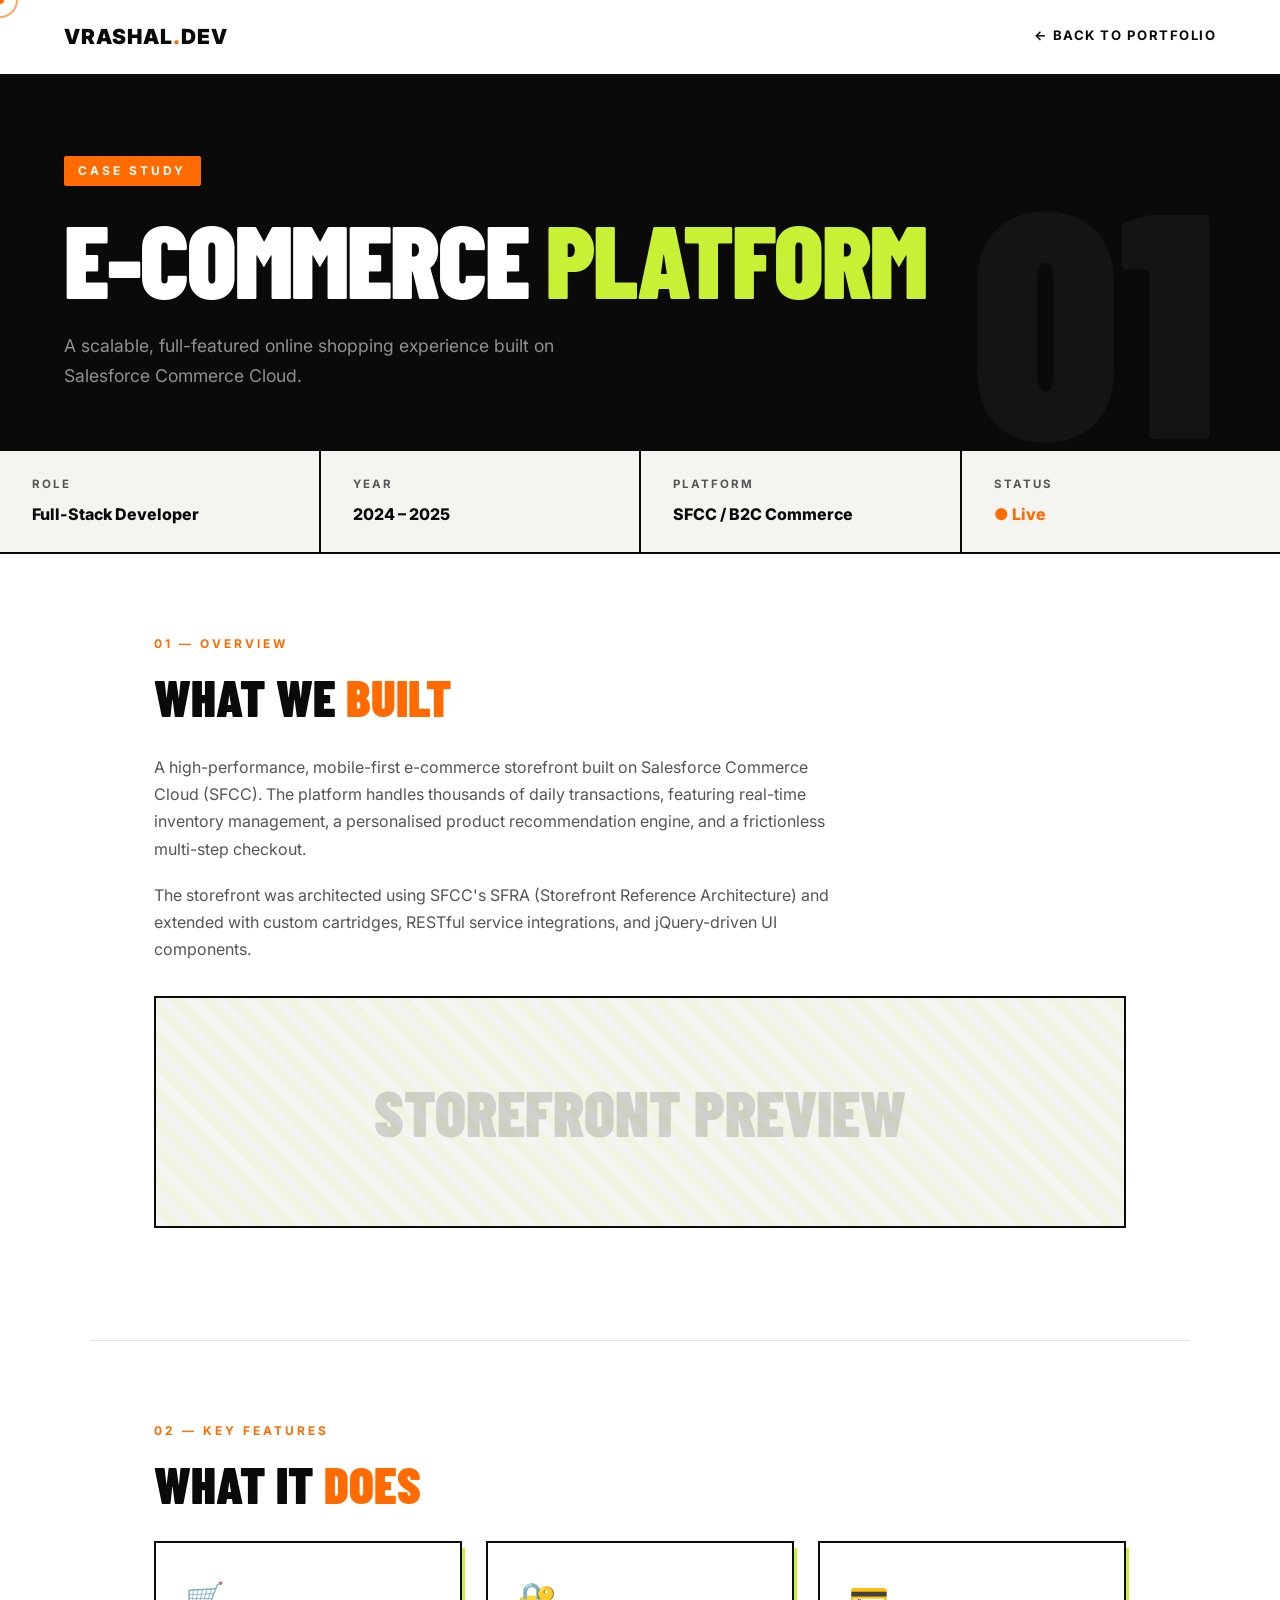
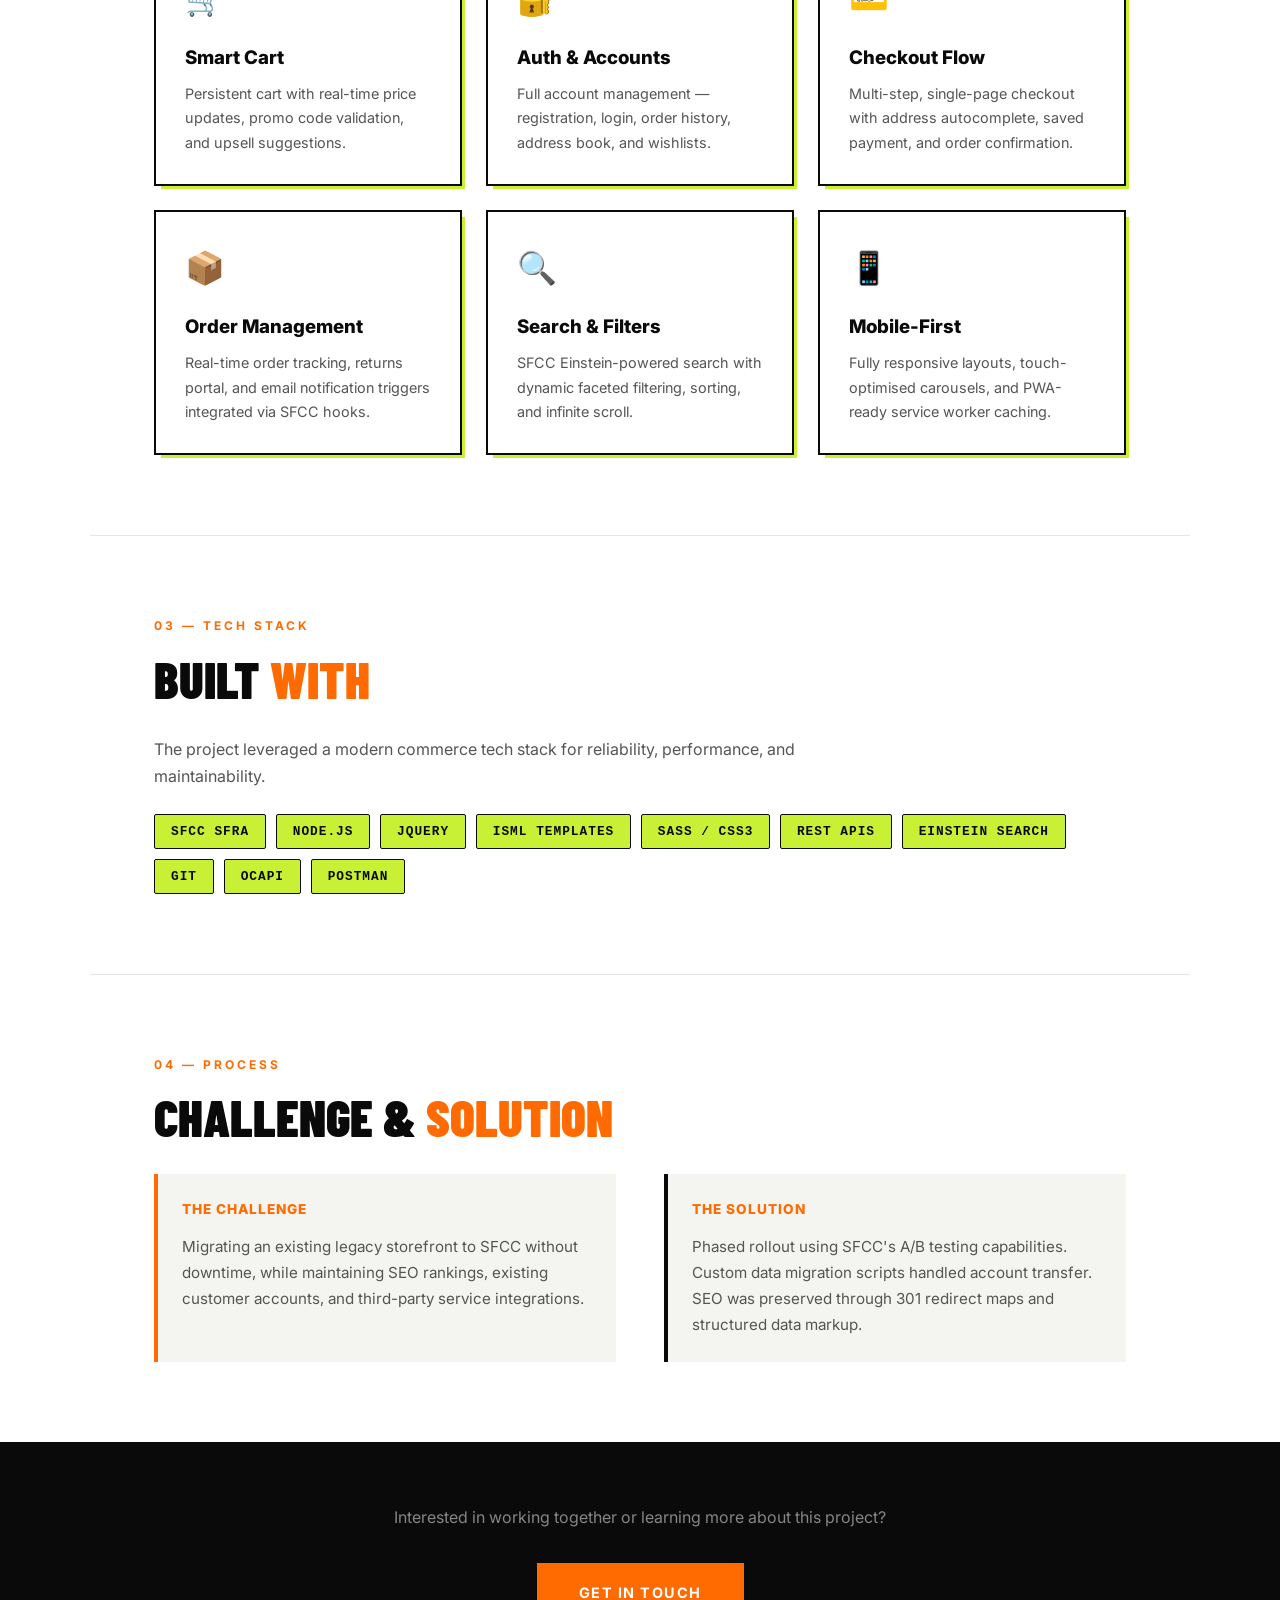
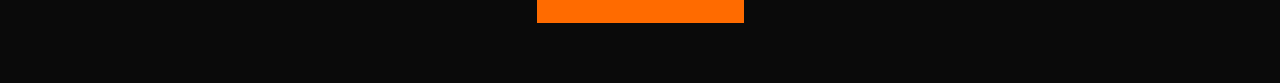
==== components/project-ecommerce.html @ a307f186 "added resume file" ====
<!DOCTYPE html>
<html lang="en">
<head>
    <meta charset="UTF-8">
    <meta name="viewport" content="width=device-width, initial-scale=1.0">
    <title>E-Commerce Platform | Vrashal Taribagil</title>
    <link href="https://fonts.googleapis.com/css2?family=Inter:wght@300;400;600;800;900&family=Barlow+Condensed:wght@700;900&display=swap" rel="stylesheet">
    <style>
        :root {
            --bg: #ffffff; --bg-alt: #f4f4f0;
            --text: #0a0a0a; --muted: #555555;
            --accent: #ff6b00; --lime: #c8f135;
            --ease: cubic-bezier(0.16,1,0.3,1);
            --ease-back: cubic-bezier(0.34,1.56,0.64,1);
        }
        *, *::before, *::after { margin:0; padding:0; box-sizing:border-box; }
        html { scroll-behavior: smooth; }
        body { background: var(--bg); color: var(--text); font-family: 'Inter', sans-serif; line-height:1.7; cursor: none; }
        a { text-decoration: none; color: inherit; }

        /* Cursor */
        #cursor-dot { width:8px; height:8px; background:var(--accent); border-radius:50%; position:fixed; top:0; left:0; pointer-events:none; z-index:9999; transform:translate(-50%,-50%); transition: width .3s var(--ease-back), height .3s var(--ease-back); }
        #cursor-ring { width:36px; height:36px; border:2px solid var(--accent); border-radius:50%; position:fixed; top:0; left:0; pointer-events:none; z-index:9998; transform:translate(-50%,-50%); opacity:.6; transition: width .4s var(--ease-back), height .4s var(--ease-back); }

        /* Nav */
        nav { display:flex; justify-content:space-between; align-items:center; padding:1.2rem 5%; position:fixed; width:100%; top:0; background:rgba(255,255,255,0.92); backdrop-filter:blur(12px); z-index:1000; border-bottom:2px solid #0a0a0a; }
        .logo { font-weight:900; font-size:1.3rem; text-transform:uppercase; letter-spacing:1px; }
        .logo span { color:var(--accent); }
        .back-btn { display:inline-flex; align-items:center; gap:0.5rem; font-weight:700; font-size:0.82rem; text-transform:uppercase; letter-spacing:1.5px; border-bottom:2px solid transparent; padding-bottom:2px; transition:border-color .3s, color .3s; }
        .back-btn:hover { color:var(--accent); border-color:var(--accent); }

        /* Hero Band */
        .hero-band {
            margin-top:76px; padding:80px 5% 60px;
            background:var(--text); color:#fff; position:relative; overflow:hidden;
        }
        .hero-band::after { content:'01'; position:absolute; right:5%; bottom:-20px; font-family:'Barlow Condensed',sans-serif; font-size:20rem; font-weight:900; color:rgba(255,255,255,0.04); line-height:1; pointer-events:none; }
        .hero-band .eyebrow { display:inline-block; background:var(--accent); color:#fff; font-size:0.75rem; font-weight:700; letter-spacing:3px; text-transform:uppercase; padding:0.3rem 0.9rem; border-radius:2px; margin-bottom:1.5rem; }
        .hero-band h1 { font-family:'Barlow Condensed',sans-serif; font-size:clamp(3rem,8vw,6.5rem); font-weight:900; text-transform:uppercase; letter-spacing:-2px; line-height:0.95; margin-bottom:1.5rem; }
        .hero-band h1 em { font-style:normal; color:var(--lime); }
        .hero-band .tagline { font-size:1.1rem; color:rgba(255,255,255,0.55); max-width:550px; }

        /* Meta strip */
        .meta-strip { display:flex; flex-wrap:wrap; gap:0; border-bottom:2px solid #0a0a0a; }
        .meta-item { flex:1; min-width:160px; border-right:2px solid #0a0a0a; padding:1.5rem 2rem; background:var(--bg-alt); }
        .meta-item:last-child { border-right:none; }
        .meta-item .label { font-size:0.72rem; font-weight:700; text-transform:uppercase; letter-spacing:2px; color:var(--muted); margin-bottom:0.4rem; }
        .meta-item .value { font-weight:800; font-size:1rem; }

        /* Sections */
        .content-section { padding:80px 5%; max-width:1100px; margin:0 auto; }
        .content-section + .content-section { border-top:1px solid #e5e5e5; }
        .section-label { font-size:0.75rem; font-weight:700; text-transform:uppercase; letter-spacing:3px; color:var(--accent); margin-bottom:1rem; }
        .section-heading { font-family:'Barlow Condensed',sans-serif; font-size:clamp(2rem,4vw,3.5rem); font-weight:900; text-transform:uppercase; line-height:1; margin-bottom:2rem; }
        .section-heading span { color:var(--accent); }
        p.body-text { color:var(--muted); font-size:1rem; margin-bottom:1.2rem; max-width:680px; }

        /* Feature grid */
        .feature-grid { display:grid; grid-template-columns:repeat(auto-fit,minmax(240px,1fr)); gap:1.5rem; margin-top:2rem; }
        .feature-card { border:2px solid #0a0a0a; padding:1.8rem; position:relative; transition:transform .3s var(--ease); background:#fff; }
        .feature-card::before { content:''; position:absolute; top:5px; left:5px; right:-5px; bottom:-5px; background:var(--lime); z-index:-1; transition:background .3s; }
        .feature-card:hover { transform:translate(-2px,-2px); }
        .feature-card:hover::before { background:var(--accent); }
        .feature-icon { font-size:2rem; margin-bottom:1rem; }
        .feature-card h3 { font-weight:800; margin-bottom:0.5rem; }
        .feature-card p { color:var(--muted); font-size:0.9rem; }

        /* Tech pills */
        .tech-row { display:flex; flex-wrap:wrap; gap:0.6rem; margin-top:1.5rem; }
        .tech-pill { background:var(--lime); color:var(--text); padding:0.35rem 1rem; font-size:0.8rem; font-weight:700; font-family:monospace; text-transform:uppercase; letter-spacing:1px; border-radius:2px; border:1.5px solid #0a0a0a; transition:background .3s, transform .2s var(--ease-back); }
        .tech-pill:hover { background:var(--accent); color:#fff; transform:translateY(-3px); }

        /* Screenshot placeholder */
        .screenshot-area { background:var(--bg-alt); border:2px solid #0a0a0a; border-radius:0; padding:60px 40px; text-align:center; margin:2rem 0; position:relative; overflow:hidden; }
        .screenshot-area::before { content:''; position:absolute; inset:0; background:repeating-linear-gradient(45deg, transparent, transparent 10px, rgba(200,241,53,0.07) 10px, rgba(200,241,53,0.07) 20px); }
        .screenshot-area .placeholder-text { font-family:'Barlow Condensed',sans-serif; font-size:clamp(2rem,5vw,4rem); font-weight:900; text-transform:uppercase; opacity:0.15; }

        /* Challenge/Solution */
        .two-col { display:grid; grid-template-columns:1fr 1fr; gap:3rem; }
        @media(max-width:700px){ .two-col{ grid-template-columns:1fr; } }
        .block-card { border-left:4px solid var(--accent); padding:1.5rem; background:var(--bg-alt); }
        .block-card h3 { font-weight:800; text-transform:uppercase; letter-spacing:1px; font-size:0.85rem; margin-bottom:0.8rem; color:var(--accent); }
        .block-card p { color:var(--muted); font-size:0.95rem; }

        /* CTA footer */
        .page-footer { background:var(--text); color:#fff; text-align:center; padding:60px 5%; border-top:2px solid #0a0a0a; }
        .page-footer p { color:rgba(255,255,255,0.5); margin-bottom:2rem; }
        .cta-btn { display:inline-block; padding:1rem 2.5rem; background:var(--accent); color:#fff; font-weight:700; font-size:0.9rem; text-transform:uppercase; letter-spacing:1.5px; border:2px solid var(--accent); transition:background .3s, transform .3s var(--ease-back); }
        .cta-btn:hover { background:transparent; color:var(--accent); transform:translateY(-3px); }

        /* Reveal */
        .reveal { opacity:0; transform:translateY(40px); transition:opacity .7s var(--ease), transform .7s var(--ease); }
        .reveal.visible { opacity:1; transform:translateY(0); }

        @media(max-width:768px){ body{ cursor:auto; } #cursor-dot,#cursor-ring{ display:none; } }
    </style>
</head>
<body>

    <div id="cursor-dot"></div>
    <div id="cursor-ring"></div>

    <nav>
        <a href="vrashalPortfolio.html" class="logo">Vrashal<span>.</span>dev</a>
        <a href="vrashalPortfolio.html#projects" class="back-btn">&larr; Back to Portfolio</a>
    </nav>

    <!-- HERO -->
    <div class="hero-band">
        <span class="eyebrow">Case Study</span>
        <h1>E-Commerce <em>Platform</em></h1>
        <p class="tagline">A scalable, full-featured online shopping experience built on Salesforce Commerce Cloud.</p>
    </div>

    <!-- META STRIP -->
    <div class="meta-strip">
        <div class="meta-item"><div class="label">Role</div><div class="value">Full-Stack Developer</div></div>
        <div class="meta-item"><div class="label">Year</div><div class="value">2024 – 2025</div></div>
        <div class="meta-item"><div class="label">Platform</div><div class="value">SFCC / B2C Commerce</div></div>
        <div class="meta-item"><div class="label">Status</div><div class="value" style="color:var(--accent);">&#9679; Live</div></div>
    </div>

    <!-- OVERVIEW -->
    <div class="content-section reveal">
        <div class="section-label">01 — Overview</div>
        <h2 class="section-heading">What We <span>Built</span></h2>
        <p class="body-text">A high-performance, mobile-first e-commerce storefront built on Salesforce Commerce Cloud (SFCC). The platform handles thousands of daily transactions, featuring real-time inventory management, a personalised product recommendation engine, and a frictionless multi-step checkout.</p>
        <p class="body-text">The storefront was architected using SFCC's SFRA (Storefront Reference Architecture) and extended with custom cartridges, RESTful service integrations, and jQuery-driven UI components.</p>

        <div class="screenshot-area">
            <div class="placeholder-text">Storefront Preview</div>
        </div>
    </div>

    <!-- FEATURES -->
    <div class="content-section reveal">
        <div class="section-label">02 — Key Features</div>
        <h2 class="section-heading">What It <span>Does</span></h2>
        <div class="feature-grid">
            <div class="feature-card">
                <div class="feature-icon">🛒</div>
                <h3>Smart Cart</h3>
                <p>Persistent cart with real-time price updates, promo code validation, and upsell suggestions.</p>
            </div>
            <div class="feature-card">
                <div class="feature-icon">🔐</div>
                <h3>Auth & Accounts</h3>
                <p>Full account management — registration, login, order history, address book, and wishlists.</p>
            </div>
            <div class="feature-card">
                <div class="feature-icon">💳</div>
                <h3>Checkout Flow</h3>
                <p>Multi-step, single-page checkout with address autocomplete, saved payment, and order confirmation.</p>
            </div>
            <div class="feature-card">
                <div class="feature-icon">📦</div>
                <h3>Order Management</h3>
                <p>Real-time order tracking, returns portal, and email notification triggers integrated via SFCC hooks.</p>
            </div>
            <div class="feature-card">
                <div class="feature-icon">🔍</div>
                <h3>Search & Filters</h3>
                <p>SFCC Einstein-powered search with dynamic faceted filtering, sorting, and infinite scroll.</p>
            </div>
            <div class="feature-card">
                <div class="feature-icon">📱</div>
                <h3>Mobile-First</h3>
                <p>Fully responsive layouts, touch-optimised carousels, and PWA-ready service worker caching.</p>
            </div>
        </div>
    </div>

    <!-- TECH STACK -->
    <div class="content-section reveal">
        <div class="section-label">03 — Tech Stack</div>
        <h2 class="section-heading">Built <span>With</span></h2>
        <p class="body-text">The project leveraged a modern commerce tech stack for reliability, performance, and maintainability.</p>
        <div class="tech-row">
            <span class="tech-pill">SFCC SFRA</span>
            <span class="tech-pill">Node.js</span>
            <span class="tech-pill">jQuery</span>
            <span class="tech-pill">ISML Templates</span>
            <span class="tech-pill">Sass / CSS3</span>
            <span class="tech-pill">REST APIs</span>
            <span class="tech-pill">Einstein Search</span>
            <span class="tech-pill">Git</span>
            <span class="tech-pill">OCAPI</span>
            <span class="tech-pill">Postman</span>
        </div>
    </div>

    <!-- CHALLENGE / SOLUTION -->
    <div class="content-section reveal">
        <div class="section-label">04 — Process</div>
        <h2 class="section-heading">Challenge & <span>Solution</span></h2>
        <div class="two-col">
            <div class="block-card">
                <h3>The Challenge</h3>
                <p>Migrating an existing legacy storefront to SFCC without downtime, while maintaining SEO rankings, existing customer accounts, and third-party service integrations.</p>
            </div>
            <div class="block-card" style="border-left-color:#0a0a0a;">
                <h3>The Solution</h3>
                <p>Phased rollout using SFCC's A/B testing capabilities. Custom data migration scripts handled account transfer. SEO was preserved through 301 redirect maps and structured data markup.</p>
            </div>
        </div>
    </div>

    <!-- PAGE FOOTER -->
    <div class="page-footer">
        <p>Interested in working together or learning more about this project?</p>
        <a href="mailto:vrashaltaribagil@gmail.com" class="cta-btn">Get In Touch</a>
    </div>

    <script>
        const dot = document.getElementById('cursor-dot');
        const ring = document.getElementById('cursor-ring');
        let mx=0,my=0,rx=0,ry=0;
        document.addEventListener('mousemove', e=>{ mx=e.clientX; my=e.clientY; });
        (function animC(){ dot.style.left=mx+'px'; dot.style.top=my+'px'; rx+=(mx-rx)*0.12; ry+=(my-ry)*0.12; ring.style.left=rx+'px'; ring.style.top=ry+'px'; requestAnimationFrame(animC); })();

        const obs = new IntersectionObserver(entries=>{ entries.forEach(e=>{ if(e.isIntersecting){ e.target.classList.add('visible'); obs.unobserve(e.target); } }); }, { threshold:0.12 });
        document.querySelectorAll('.reveal').forEach(el=>obs.observe(el));
    </script>
</body>
</html>
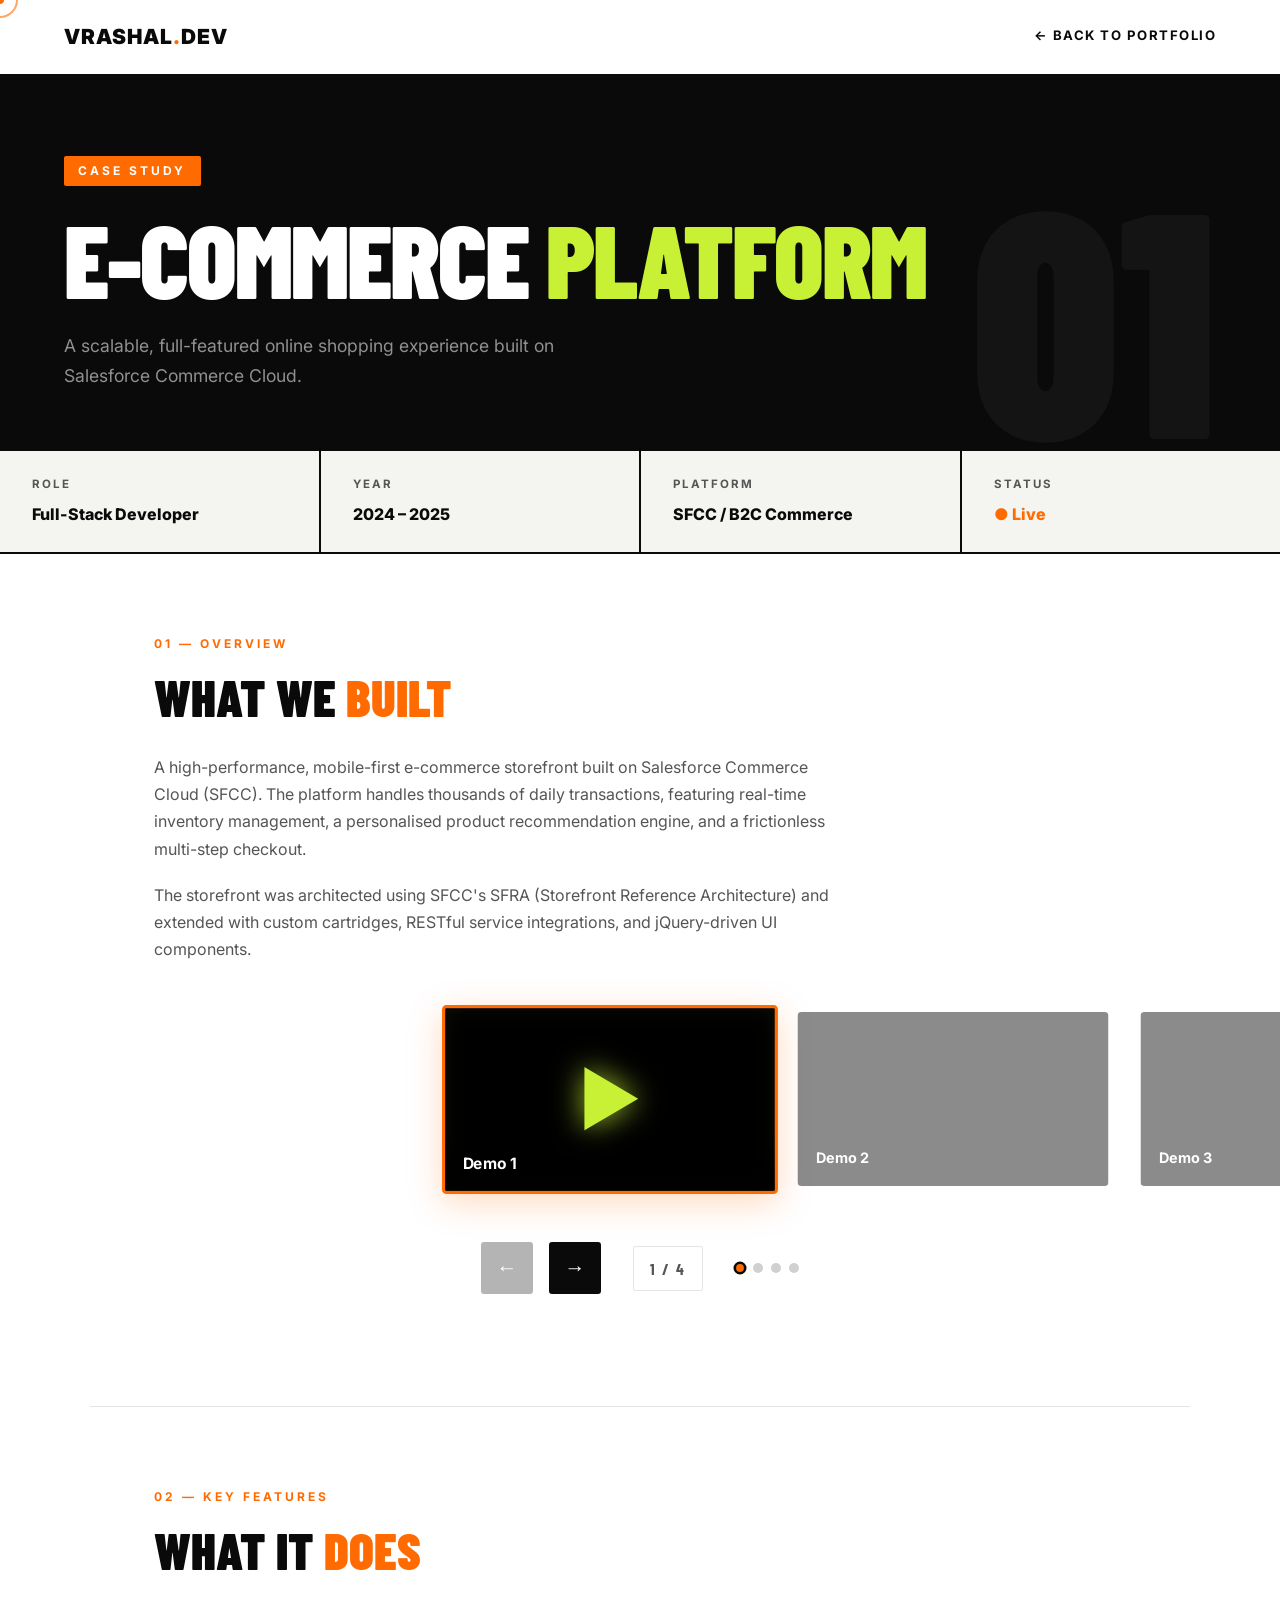
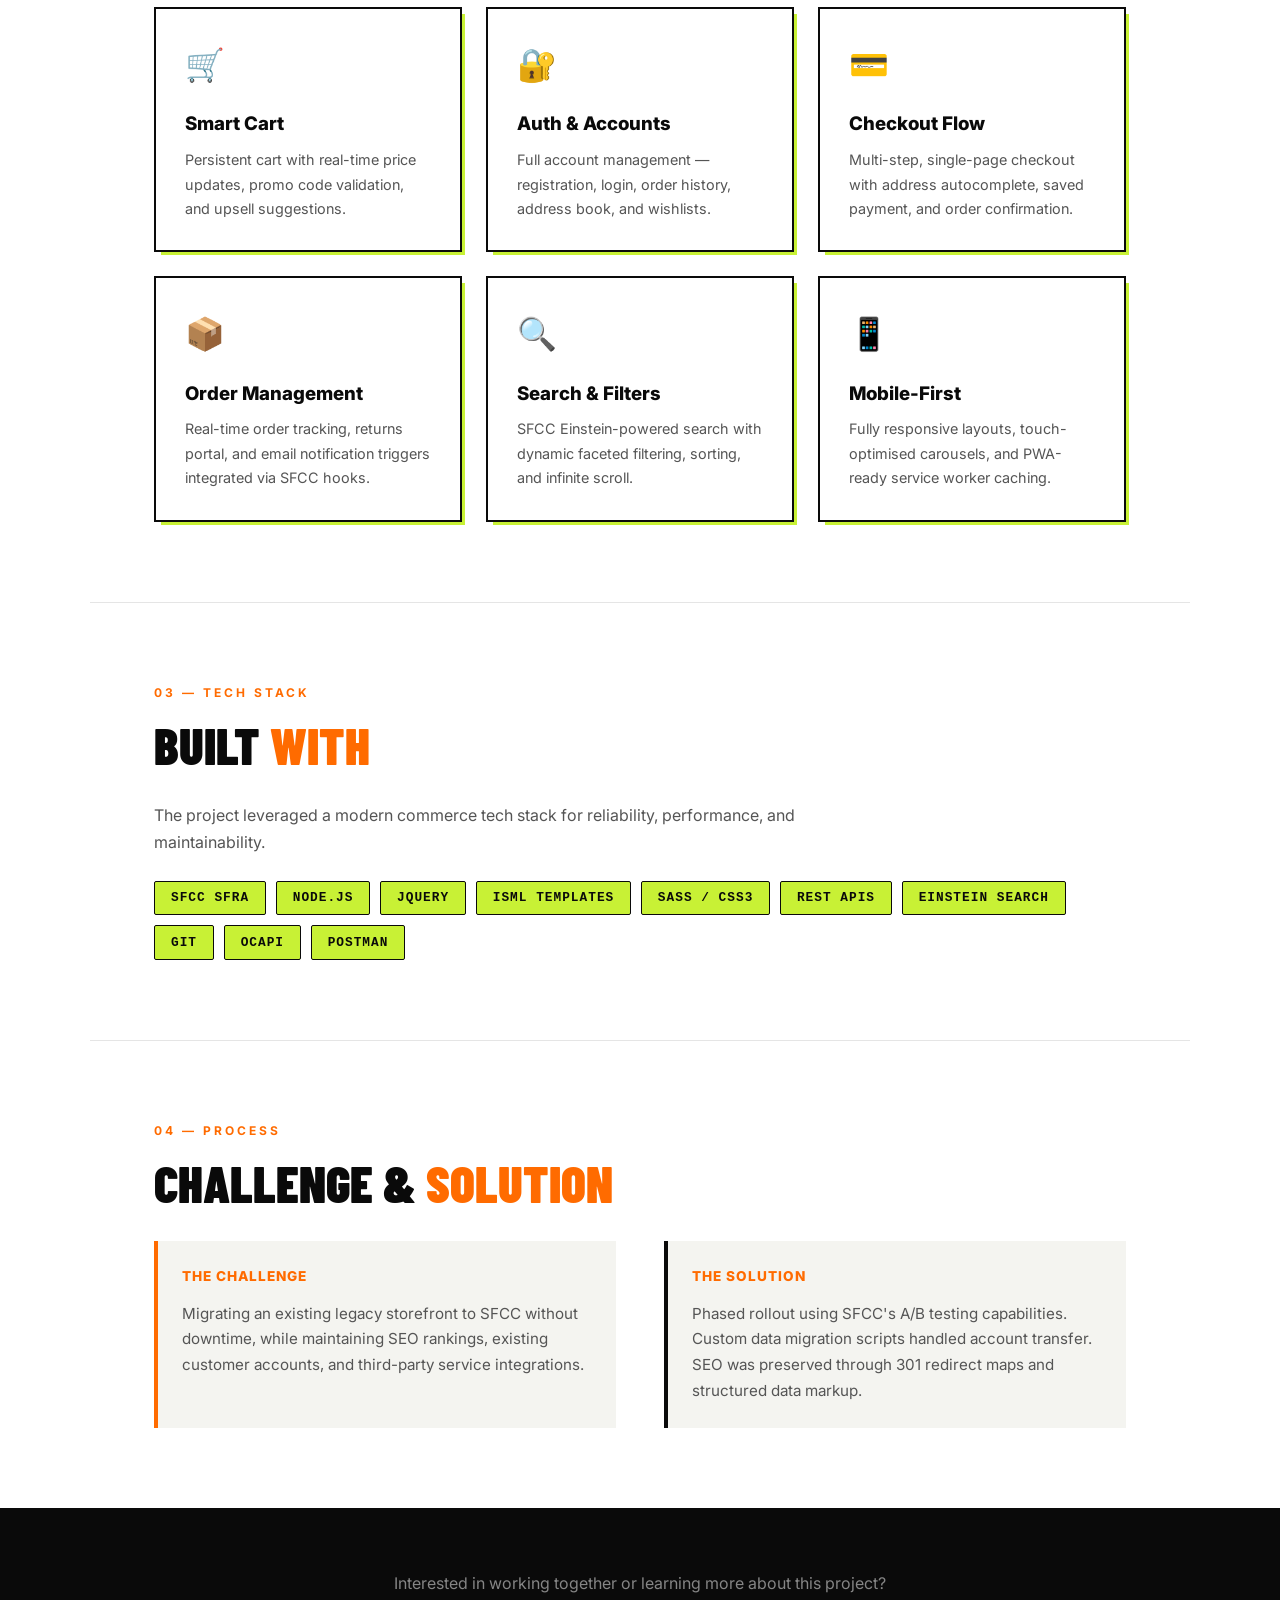
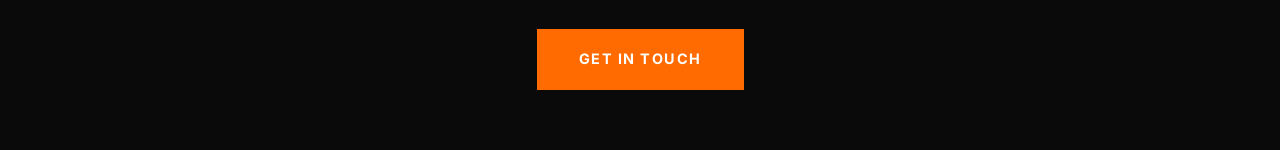
==== commit 0c2f75b0: "third commit  with carousel" ====
--- a/components/project-ecommerce.html
+++ b/components/project-ecommerce.html
@@ -70,6 +70,79 @@
         .tech-pill { background:var(--lime); color:var(--text); padding:0.35rem 1rem; font-size:0.8rem; font-weight:700; font-family:monospace; text-transform:uppercase; letter-spacing:1px; border-radius:2px; border:1.5px solid #0a0a0a; transition:background .3s, transform .2s var(--ease-back); }
         .tech-pill:hover { background:var(--accent); color:#fff; transform:translateY(-3px); }
 
+        /* Video Carousel */
+        .carousel-container { margin:2rem 0; position:relative; }
+        .carousel-wrapper { position:relative; overflow:visible; }
+        .carousel-track { display:flex; gap:2rem; transition:transform .6s var(--ease); justify-content:center; align-items:center; padding:1rem 0; }
+        .carousel-slot { flex:0 0 32%; aspect-ratio:16/9; position:relative; cursor:pointer; overflow:hidden; border:3px solid transparent; background:#000; transition:transform .4s var(--ease-back), border-color .3s, opacity .3s, filter .3s; opacity:0.45; filter:grayscale(100%); border-radius:4px; }
+        .carousel-slot.active { opacity:1; filter:grayscale(0%); border-color:var(--accent); box-shadow:0 8px 32px rgba(255,107,0,0.25), inset 0 0 20px rgba(200,241,53,0.1); transform:scale(1.08); }
+        .carousel-slot:hover:not(.active) { transform:scale(1.04); opacity:0.65; filter:grayscale(80%); }
+        .carousel-slot video { width:100%; height:100%; object-fit:cover; }
+        .carousel-slot .play-icon { position:absolute; inset:0; display:flex; align-items:center; justify-content:center; background:rgba(0,0,0,0.25); opacity:0; transition:opacity .3s var(--ease), background .3s; }
+        .carousel-slot.active .play-icon { opacity:1; background:rgba(0,0,0,0.4); }
+        .carousel-slot:hover .play-icon { opacity:1; background:rgba(0,0,0,0.5); }
+        .carousel-slot .play-icon::after { content:'▶'; font-size:3.5rem; color:var(--lime); filter:drop-shadow(0 0 12px rgba(200,241,53,0.8)); transition:transform .3s var(--ease-back); }
+        .carousel-slot:hover .play-icon::after, .carousel-slot.active .play-icon::after { transform:scale(1.15); }
+        .carousel-slot .slot-label { position:absolute; bottom:0; left:0; right:0; background:linear-gradient(to top, rgba(0,0,0,0.95), rgba(0,0,0,0.6), transparent); color:#fff; padding:1.2rem 1rem 0.8rem; font-weight:700; font-size:0.9rem; }
+
+        /* Carousel Controls */
+        .carousel-controls { display:flex; justify-content:center; gap:2rem; margin-top:2.5rem; align-items:center; flex-wrap:wrap; }
+        .carousel-nav { display:flex; gap:1rem; align-items:center; }
+        .carousel-btn { background:var(--text); color:#fff; border:2px solid var(--text); width:52px; height:52px; border-radius:3px; font-size:1.3rem; cursor:pointer; transition:background .3s var(--ease), transform .2s var(--ease-back), box-shadow .3s; display:flex; align-items:center; justify-content:center; font-weight:700; }
+        .carousel-btn:hover:not(:disabled) { background:var(--accent); border-color:var(--accent); transform:translateY(-4px); box-shadow:0 12px 24px rgba(255,107,0,0.3); }
+        .carousel-btn:active:not(:disabled) { transform:translateY(-2px); }
+        .carousel-btn:disabled { opacity:0.3; cursor:not-allowed; }
+        .carousel-counter { font-family:'Barlow Condensed',sans-serif; font-size:1rem; font-weight:700; letter-spacing:2px; color:var(--muted); min-width:70px; text-align:center; padding:0.5rem 1rem; border:1px solid #e5e5e5; border-radius:2px; }
+        .carousel-indicator { display:flex; gap:0.5rem; align-items:center; }
+        .carousel-dot { width:10px; height:10px; border-radius:50%; background:#d0d0d0; border:2px solid transparent; cursor:pointer; transition:background .3s, border-color .3s, transform .3s var(--ease-back); }
+        .carousel-dot.active { background:var(--accent); border-color:var(--text); transform:scale(1.3); }
+        .carousel-dot:hover { background:var(--lime); }
+
+        /* Custom Video Controls */
+        .video-modal video::-webkit-media-controls-panel { background:linear-gradient(to top, rgba(10,10,10,0.95), rgba(10,10,10,0.7)); }
+        .video-modal video::-webkit-media-controls-play-button { background-color:var(--accent); border-radius:3px; }
+        .video-modal video::-webkit-media-controls-current-time-display { color:var(--lime); font-weight:700; }
+        .video-modal video::-webkit-media-controls-time-remaining-display { color:var(--lime); font-weight:700; }
+        .video-modal video::-webkit-media-controls-mute-button { background-color:var(--accent); }
+        .video-modal video::-webkit-media-controls-toggle-closed-captions-button { background-color:var(--accent); }
+        .video-modal video::-webkit-media-controls-timeline { background:rgba(200,241,53,0.2); }
+        .video-modal video::-webkit-media-controls-volume-slider { background:rgba(200,241,53,0.2); }
+        
+        /* Video Modal */
+        .video-modal { display:none; position:fixed; inset:0; background:rgba(0,0,0,0.97); backdrop-filter:blur(12px); z-index:2000; opacity:0; transition:opacity .4s var(--ease), backdrop-filter .4s; align-items:center; justify-content:center; padding:20px; }
+        .video-modal.active { display:flex; opacity:1; }
+        .video-modal-overlay { position:absolute; inset:0; z-index:-1; }
+        
+        .video-modal-content { position:relative; width:100%; height:100%; max-width:90vw; max-height:90vh; display:flex; flex-direction:column; animation:modalPop .5s var(--ease-back); }
+        @keyframes modalPop { from { transform:scale(0.85) translateY(30px); opacity:0; } to { transform:scale(1) translateY(0); opacity:1; } }
+        
+        .video-modal-header { display:flex; justify-content:space-between; align-items:center; padding:1.2rem 1.5rem; background:rgba(10,10,10,0.7); border-bottom:1px solid rgba(200,241,53,0.2); gap:1rem; }
+        .video-modal-title { color:#fff; font-weight:700; font-size:1rem; flex:1; text-transform:uppercase; letter-spacing:1px; }
+        .video-modal-info { color:rgba(255,255,255,0.6); font-size:0.8rem; }
+        
+        .video-container { position:relative; flex:1; background:#000; overflow:hidden; border:2px solid var(--accent); box-shadow:0 0 80px rgba(255,107,0,0.4), inset 0 0 60px rgba(255,107,0,0.1); display:flex; align-items:center; justify-content:center; }
+        
+        .video-modal video { width:100%; height:100%; object-fit:contain; }
+        
+
+        
+
+        
+        .video-shortcuts { position:absolute; bottom:1.5rem; left:1.5rem; color:rgba(255,255,255,0.5); font-size:0.75rem; line-height:1.6; font-family:monospace; text-transform:uppercase; letter-spacing:1px; opacity:0; pointer-events:none; transition:opacity .3s var(--ease); }
+        .video-shortcuts.show { opacity:1; pointer-events:auto; }
+        .video-shortcuts span { display:block; color:var(--lime); font-weight:700; }
+        
+        @media(max-width:768px) {
+            .video-modal-content { max-width:98vw; max-height:95vh; }
+            .video-modal-header { padding:1rem; }
+            .video-shortcuts { display:none !important; }
+            .modal-close { top:0.8rem; right:1rem; width:44px; height:44px; font-size:1.5rem; }
+        }
+        
+        @media(max-height:600px) {
+            .video-modal-header { padding:0.8rem 1rem; }
+        }
+
         /* Screenshot placeholder */
         .screenshot-area { background:var(--bg-alt); border:2px solid #0a0a0a; border-radius:0; padding:60px 40px; text-align:center; margin:2rem 0; position:relative; overflow:hidden; }
         .screenshot-area::before { content:''; position:absolute; inset:0; background:repeating-linear-gradient(45deg, transparent, transparent 10px, rgba(200,241,53,0.07) 10px, rgba(200,241,53,0.07) 20px); }
@@ -92,6 +165,9 @@
         .reveal { opacity:0; transform:translateY(40px); transition:opacity .7s var(--ease), transform .7s var(--ease); }
         .reveal.visible { opacity:1; transform:translateY(0); }
 
+        /* Accessibility */
+        .sr-only { position:absolute; width:1px; height:1px; padding:0; margin:-1px; overflow:hidden; clip:rect(0,0,0,0); white-space:nowrap; border-width:0; }
+
         @media(max-width:768px){ body{ cursor:auto; } #cursor-dot,#cursor-ring{ display:none; } }
     </style>
 </head>
@@ -101,8 +177,8 @@
     <div id="cursor-ring"></div>
 
     <nav>
-        <a href="vrashalPortfolio.html" class="logo">Vrashal<span>.</span>dev</a>
-        <a href="vrashalPortfolio.html#projects" class="back-btn">&larr; Back to Portfolio</a>
+        <a href="index.html" class="logo">Vrashal<span>.</span>dev</a>
+        <a href="index.html#projects" class="back-btn">&larr; Back to Portfolio</a>
     </nav>
 
     <!-- HERO -->
@@ -127,8 +203,49 @@
         <p class="body-text">A high-performance, mobile-first e-commerce storefront built on Salesforce Commerce Cloud (SFCC). The platform handles thousands of daily transactions, featuring real-time inventory management, a personalised product recommendation engine, and a frictionless multi-step checkout.</p>
         <p class="body-text">The storefront was architected using SFCC's SFRA (Storefront Reference Architecture) and extended with custom cartridges, RESTful service integrations, and jQuery-driven UI components.</p>
 
-        <div class="screenshot-area">
-            <div class="placeholder-text">Storefront Preview</div>
+        <!-- VIDEO CAROUSEL -->
+        <div class="carousel-container" role="region" aria-label="Project demos carousel">
+            <div class="carousel-wrapper">
+                <div class="carousel-track" id="carouselTrack" role="list">
+                    <div class="carousel-slot" role="listitem" data-demo="1">
+                        <video muted>
+                            <source src="/vrashal-portfolio/static/demo1.mp4" type="video/mp4">
+                        </video>
+                        <div class="play-icon"></div>
+                        <div class="slot-label">Demo 1</div>
+                    </div>
+                    <div class="carousel-slot" role="listitem" data-demo="2">
+                        <video muted>
+                            <source src="/vrashal-portfolio/static/demo1.mp4" type="video/mp4">
+                        </video>
+                        <div class="play-icon"></div>
+                        <div class="slot-label">Demo 2</div>
+                    </div>
+                    <div class="carousel-slot" role="listitem" data-demo="3">
+                        <video muted>
+                            <source src="/vrashal-portfolio/static/demo1.mp4" type="video/mp4">
+                        </video>
+                        <div class="play-icon"></div>
+                        <div class="slot-label">Demo 3</div>
+                    </div>
+                    <div class="carousel-slot" role="listitem" data-demo="4">
+                        <video muted>
+                            <source src="/vrashal-portfolio/static/demo1.mp4" type="video/mp4">
+                        </video>
+                        <div class="play-icon"></div>
+                        <div class="slot-label">Demo 4</div>
+                    </div>
+                </div>
+            </div>
+            <div class="carousel-controls">
+                <div class="carousel-nav">
+                    <button class="carousel-btn" id="prevBtn" aria-label="Previous slide">←</button>
+                    <button class="carousel-btn" id="nextBtn" aria-label="Next slide">→</button>
+                </div>
+                <div class="carousel-counter"><span id="currentSlide">1</span> / <span id="totalSlides">4</span></div>
+                <div class="carousel-indicator" id="indicators" role="tablist"></div>
+            </div>
+            <span class="sr-only" id="carouselStatus" role="status" aria-live="polite"></span>
         </div>
     </div>
 
@@ -211,15 +328,360 @@
         <a href="mailto:vrashaltaribagil@gmail.com" class="cta-btn">Get In Touch</a>
     </div>
 
+    <!-- VIDEO MODAL -->
+    <div id="videoModal" class="video-modal" role="dialog" aria-label="Video player modal" aria-modal="true">
+        <div class="video-modal-overlay"></div>
+        <div class="video-modal-content">
+            <div class="video-modal-header">
+                <div>
+                    <div class="video-modal-title" id="videoTitle">Demo Video</div>
+                    <div class="video-modal-info" id="videoInfo"></div>
+                </div>
+            </div>
+            <div class="video-container">
+                <video id="modalVideo" autoplay>
+                    <source src="" type="video/mp4">
+                    Your browser does not support the video tag.
+                </video>
+            </div>
+            <div class="video-shortcuts" id="videoShortcuts">
+                <span>KEYBOARD SHORTCUTS:</span>
+                Space: Play/Pause | ← →: Seek | ↑ ↓: Volume | M: Mute | F: Fullscreen | ESC: Close
+            </div>
+        </div>
+    </div>
+
     <script>
+        // Custom Cursor
         const dot = document.getElementById('cursor-dot');
         const ring = document.getElementById('cursor-ring');
         let mx=0,my=0,rx=0,ry=0;
         document.addEventListener('mousemove', e=>{ mx=e.clientX; my=e.clientY; });
         (function animC(){ dot.style.left=mx+'px'; dot.style.top=my+'px'; rx+=(mx-rx)*0.12; ry+=(my-ry)*0.12; ring.style.left=rx+'px'; ring.style.top=ry+'px'; requestAnimationFrame(animC); })();
 
+        // Reveal Animation
         const obs = new IntersectionObserver(entries=>{ entries.forEach(e=>{ if(e.isIntersecting){ e.target.classList.add('visible'); obs.unobserve(e.target); } }); }, { threshold:0.12 });
         document.querySelectorAll('.reveal').forEach(el=>obs.observe(el));
+
+        // ===== CAROUSEL MANAGER =====
+        const Carousel = (() => {
+            const state = {
+                current: 0,
+                total: 0,
+                isAutoPlay: true,
+                autoPlayTimer: null,
+                touchStart: 0,
+                touchEnd: 0
+            };
+
+            const dom = {
+                track: null,
+                slots: null,
+                prevBtn: null,
+                nextBtn: null,
+                counter: null,
+                indicators: null,
+                status: null
+            };
+
+            const config = {
+                autoPlayDelay: 5000,
+                slideDistance: 33.33 // 32% slot + 1.33% gap
+            };
+
+            // Initialize DOM references
+            const init = () => {
+                dom.track = document.getElementById('carouselTrack');
+                dom.slots = document.querySelectorAll('.carousel-slot');
+                dom.prevBtn = document.getElementById('prevBtn');
+                dom.nextBtn = document.getElementById('nextBtn');
+                dom.counter = document.getElementById('currentSlide');
+                dom.indicators = document.getElementById('indicators');
+                dom.status = document.getElementById('carouselStatus');
+                state.total = dom.slots.length;
+
+                // Create indicator dots
+                for (let i = 0; i < state.total; i++) {
+                    const dot = document.createElement('button');
+                    dot.className = `carousel-dot ${i === 0 ? 'active' : ''}`;
+                    dot.setAttribute('role', 'tab');
+                    dot.setAttribute('aria-label', `Go to slide ${i + 1}`);
+                    dot.setAttribute('aria-selected', i === 0);
+                    dot.addEventListener('click', () => goToSlide(i));
+                    dom.indicators.appendChild(dot);
+                }
+
+                bindEvents();
+                updateCarousel();
+                startAutoPlay();
+            };
+
+            const bindEvents = () => {
+                dom.prevBtn.addEventListener('click', () => { prev(); });
+                dom.nextBtn.addEventListener('click', () => { next(); });
+                dom.track.addEventListener('click', handleSlotClick);
+                
+                // Keyboard navigation
+                document.addEventListener('keydown', e => {
+                    if (e.key === 'ArrowLeft') { prev(); state.isAutoPlay = false; }
+                    if (e.key === 'ArrowRight') { next(); state.isAutoPlay = false; }
+                });
+
+                // Touch/swipe support
+                dom.track.addEventListener('touchstart', e => { state.touchStart = e.changedTouches[0].clientX; }, false);
+                dom.track.addEventListener('touchend', e => {
+                    state.touchEnd = e.changedTouches[0].clientX;
+                    handleSwipe();
+                }, false);
+
+                // Pause auto-play on hover
+                dom.track.addEventListener('mouseenter', () => { clearInterval(state.autoPlayTimer); });
+                dom.track.addEventListener('mouseleave', () => { if (state.isAutoPlay) startAutoPlay(); });
+            };
+
+            const handleSlotClick = (e) => {
+                const slot = e.target.closest('.carousel-slot');
+                if (slot) openVideoModal(slot);
+            };
+
+            const handleSwipe = () => {
+                const diff = state.touchStart - state.touchEnd;
+                if (Math.abs(diff) > 50) {
+                    diff > 0 ? next() : prev();
+                    state.isAutoPlay = false;
+                }
+            };
+
+            const updateCarousel = () => {
+                // Update track position: simple centering
+                const offset = -state.current * config.slideDistance;
+                dom.track.style.transform = `translateX(calc(50vw - 16% + ${offset}%))`;
+
+                // Update counter
+                dom.counter.textContent = state.current + 1;
+
+                // Update active slot
+                dom.slots.forEach((slot, i) => {
+                    slot.classList.toggle('active', i === state.current);
+                });
+
+                // Update dots
+                document.querySelectorAll('.carousel-dot').forEach((dot, i) => {
+                    dot.classList.toggle('active', i === state.current);
+                    dot.setAttribute('aria-selected', i === state.current);
+                });
+
+                // Screen reader announcement
+                dom.status.textContent = `Slide ${state.current + 1} of ${state.total}`;
+
+                // Update button states
+                dom.prevBtn.disabled = state.current === 0;
+                dom.nextBtn.disabled = state.current === state.total - 1;
+            };
+
+            const next = () => {
+                if (state.current < state.total - 1) {
+                    state.current++;
+                    updateCarousel();
+                    resetAutoPlay();
+                }
+            };
+
+            const prev = () => {
+                if (state.current > 0) {
+                    state.current--;
+                    updateCarousel();
+                    resetAutoPlay();
+                }
+            };
+
+            const goToSlide = (index) => {
+                state.current = Math.max(0, Math.min(index, state.total - 1));
+                updateCarousel();
+                resetAutoPlay();
+            };
+
+            const autoAdvance = () => {
+                if (state.current < state.total - 1) {
+                    state.current++;
+                } else {
+                    state.current = 0;
+                }
+                updateCarousel();
+            };
+
+            const startAutoPlay = () => {
+                state.autoPlayTimer = setInterval(autoAdvance, config.autoPlayDelay);
+            };
+
+            const resetAutoPlay = () => {
+                clearInterval(state.autoPlayTimer);
+                startAutoPlay();
+            };
+
+            return { init };
+        })();
+
+        // Initialize carousel when DOM is ready
+        document.addEventListener('DOMContentLoaded', Carousel.init);
+        if (document.readyState !== 'loading') Carousel.init();
+
+        // ===== VIDEO MODAL MANAGER =====
+        const VideoModal = (() => {
+            const dom = {
+                modal: null,
+                video: null,
+                closeBtn: null,
+                overlay: null,
+                shortcuts: null,
+                title: null,
+                info: null
+            };
+
+            const state = {
+                currentSlot: null,
+                isPlaying: false
+            };
+
+            const init = () => {
+                dom.modal = document.getElementById('videoModal');
+                dom.video = document.getElementById('modalVideo');
+                dom.overlay = dom.modal.querySelector('.video-modal-overlay');
+                dom.shortcuts = document.getElementById('videoShortcuts');
+                dom.title = document.getElementById('videoTitle');
+                dom.info = document.getElementById('videoInfo');
+
+                bindEvents();
+            };
+
+            const bindEvents = () => {
+                dom.overlay.addEventListener('click', close);
+
+                // Keyboard controls
+                document.addEventListener('keydown', handleKeyboard);
+
+                // Video events
+                dom.video.addEventListener('play', () => { state.isPlaying = true; hideShortcuts(); });
+                dom.video.addEventListener('pause', () => { state.isPlaying = true; showShortcuts(); });
+                dom.video.addEventListener('loadedmetadata', updateVideoInfo);
+
+                // Fullscreen on double-click
+                dom.video.addEventListener('dblclick', toggleFullscreen);
+
+                // Show shortcuts on bottom hover
+                const bottomHoverZone = document.createElement('div');
+                bottomHoverZone.style.position = 'absolute';
+                bottomHoverZone.style.bottom = '0';
+                bottomHoverZone.style.left = '0';
+                bottomHoverZone.style.right = '0';
+                bottomHoverZone.style.height = '80px';
+                bottomHoverZone.style.cursor = 'pointer';
+                bottomHoverZone.addEventListener('mouseenter', showShortcuts);
+                dom.video.parentElement.appendChild(bottomHoverZone);
+            };
+
+            const showShortcuts = () => {
+                dom.shortcuts.classList.add('show');
+                clearTimeout(dom.shortcuts.hideTimeout);
+                dom.shortcuts.hideTimeout = setTimeout(hideShortcuts, 1000);
+            };
+
+            const hideShortcuts = () => {
+                dom.shortcuts.classList.remove('show');
+            };
+
+            const handleKeyboard = (e) => {
+                if (!dom.modal.classList.contains('active')) return;
+
+                switch (e.key) {
+                    case 'Escape':
+                        close();
+                        break;
+                    case ' ':
+                        e.preventDefault();
+                        dom.video.paused ? dom.video.play() : dom.video.pause();
+                        break;
+                    case 'f':
+                    case 'F':
+                        toggleFullscreen();
+                        break;
+                    case 'm':
+                    case 'M':
+                        dom.video.muted = !dom.video.muted;
+                        break;
+                    case 'ArrowLeft':
+                        dom.video.currentTime = Math.max(0, dom.video.currentTime - 5);
+                        break;
+                    case 'ArrowRight':
+                        dom.video.currentTime = Math.min(dom.video.duration, dom.video.currentTime + 5);
+                        break;
+                    case 'ArrowUp':
+                        dom.video.volume = Math.min(1, dom.video.volume + 0.1);
+                        break;
+                    case 'ArrowDown':
+                        dom.video.volume = Math.max(0, dom.video.volume - 0.1);
+                        break;
+                }
+            };
+
+            const toggleFullscreen = () => {
+                if (!document.fullscreenElement) {
+                    dom.video.requestFullscreen?.() || 
+                    dom.video.webkitRequestFullscreen?.() ||
+                    dom.video.mozRequestFullScreen?.() ||
+                    dom.video.msRequestFullscreen?.();
+                } else {
+                    document.exitFullscreen?.();
+                }
+            };
+
+            const updateVideoInfo = () => {
+                if (dom.video.duration) {
+                    const mins = Math.floor(dom.video.duration / 60);
+                    const secs = Math.floor(dom.video.duration % 60);
+                    dom.info.textContent = `Duration: ${mins}:${secs.toString().padStart(2, '0')}`;
+                }
+            };
+
+            const open = (slotElement) => {
+                state.currentSlot = slotElement;
+                const video = slotElement.querySelector('video');
+                const videoSrc = video.querySelector('source').src;
+                const demoLabel = slotElement.querySelector('.slot-label')?.textContent || 'Demo Video';
+
+                dom.video.src = videoSrc;
+                dom.title.textContent = demoLabel.toUpperCase();
+                dom.modal.classList.add('active');
+                dom.video.play();
+                document.body.style.overflow = 'hidden';
+
+                // Show shortcuts initially, fade after 1 second
+                showShortcuts();
+            };
+
+            const close = () => {
+                dom.modal.classList.remove('active');
+                dom.video.pause();
+                dom.video.currentTime = 0;
+                document.body.style.overflow = 'auto';
+                state.isPlaying = false;
+            };
+
+            return { init, open, close };
+        })();
+
+        // Initialize video modal when DOM is ready
+        document.addEventListener('DOMContentLoaded', VideoModal.init);
+        if (document.readyState !== 'loading') VideoModal.init();
+
+        // Update openVideoModal function to use new manager
+        function openVideoModal(slotElement) {
+            VideoModal.open(slotElement);
+        }
+
+        function closeVideoModal() {
+            VideoModal.close();
+        }
     </script>
 </body>
 </html>
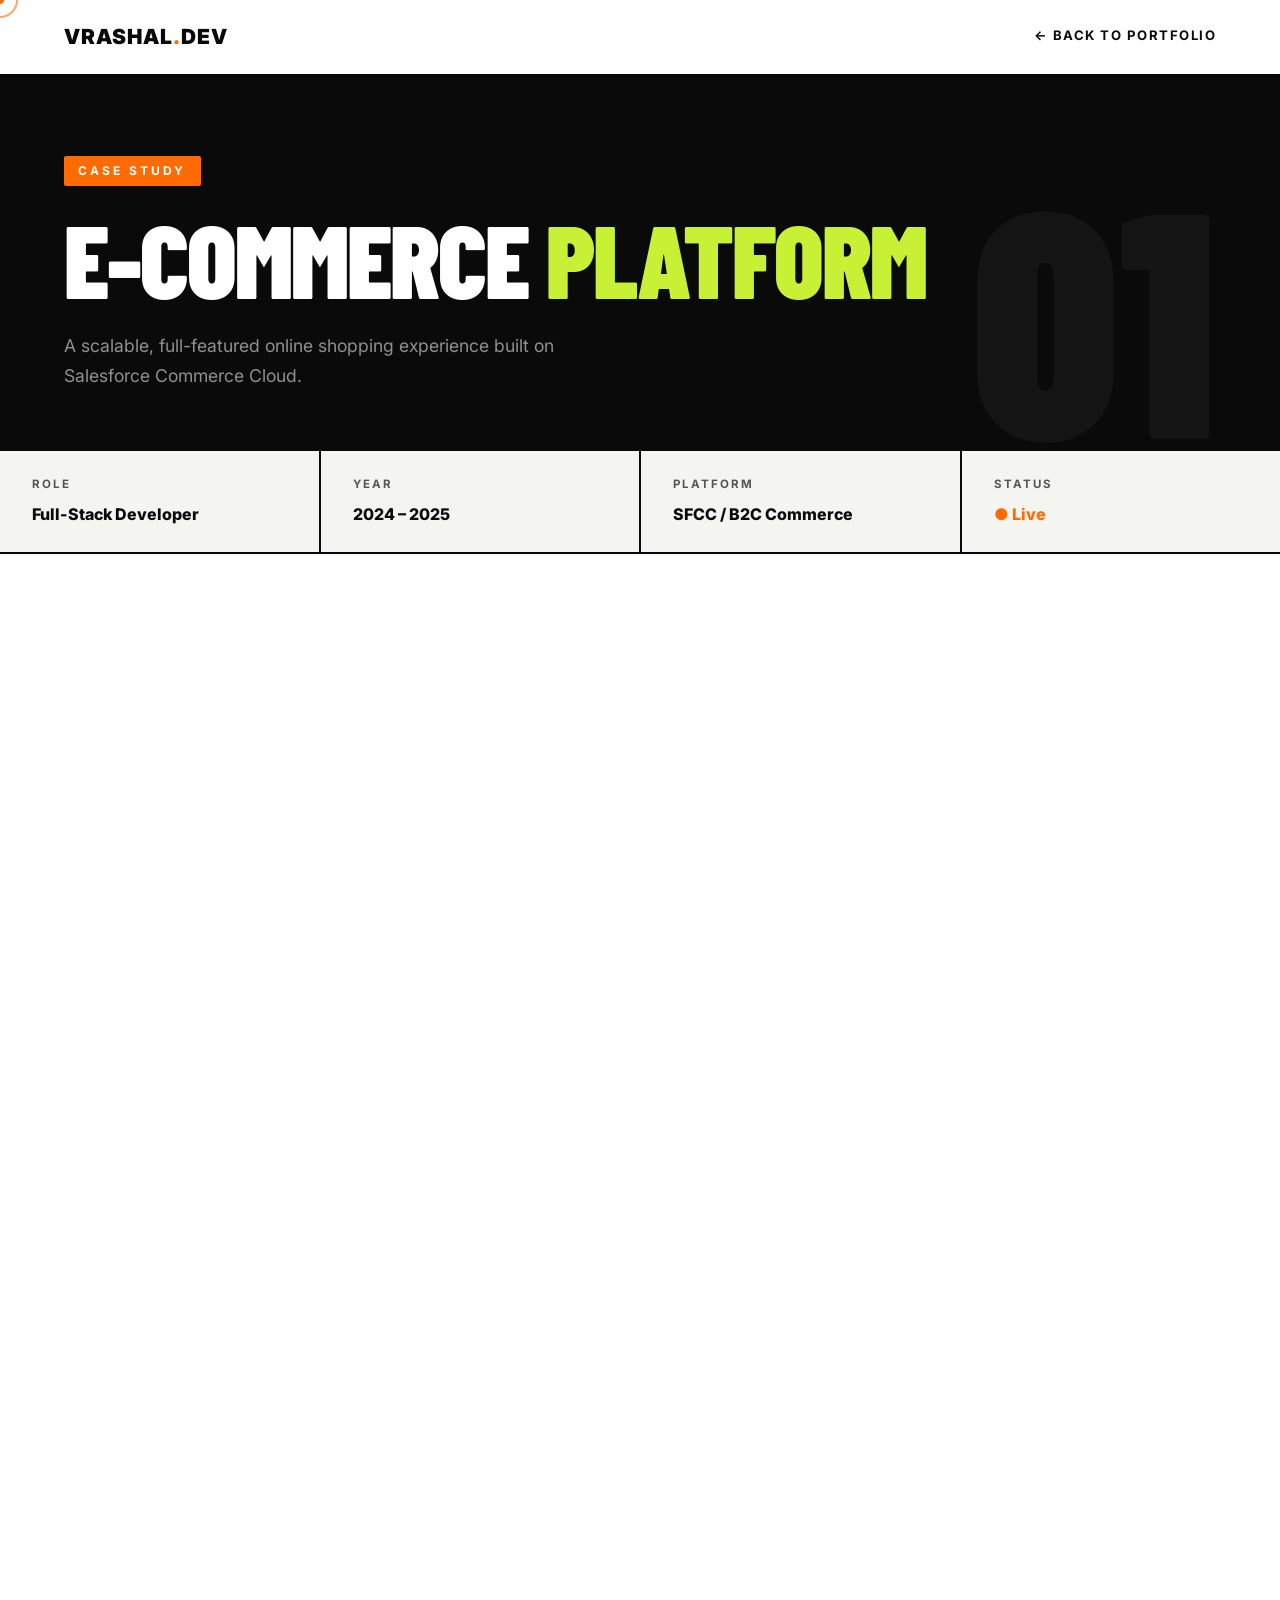
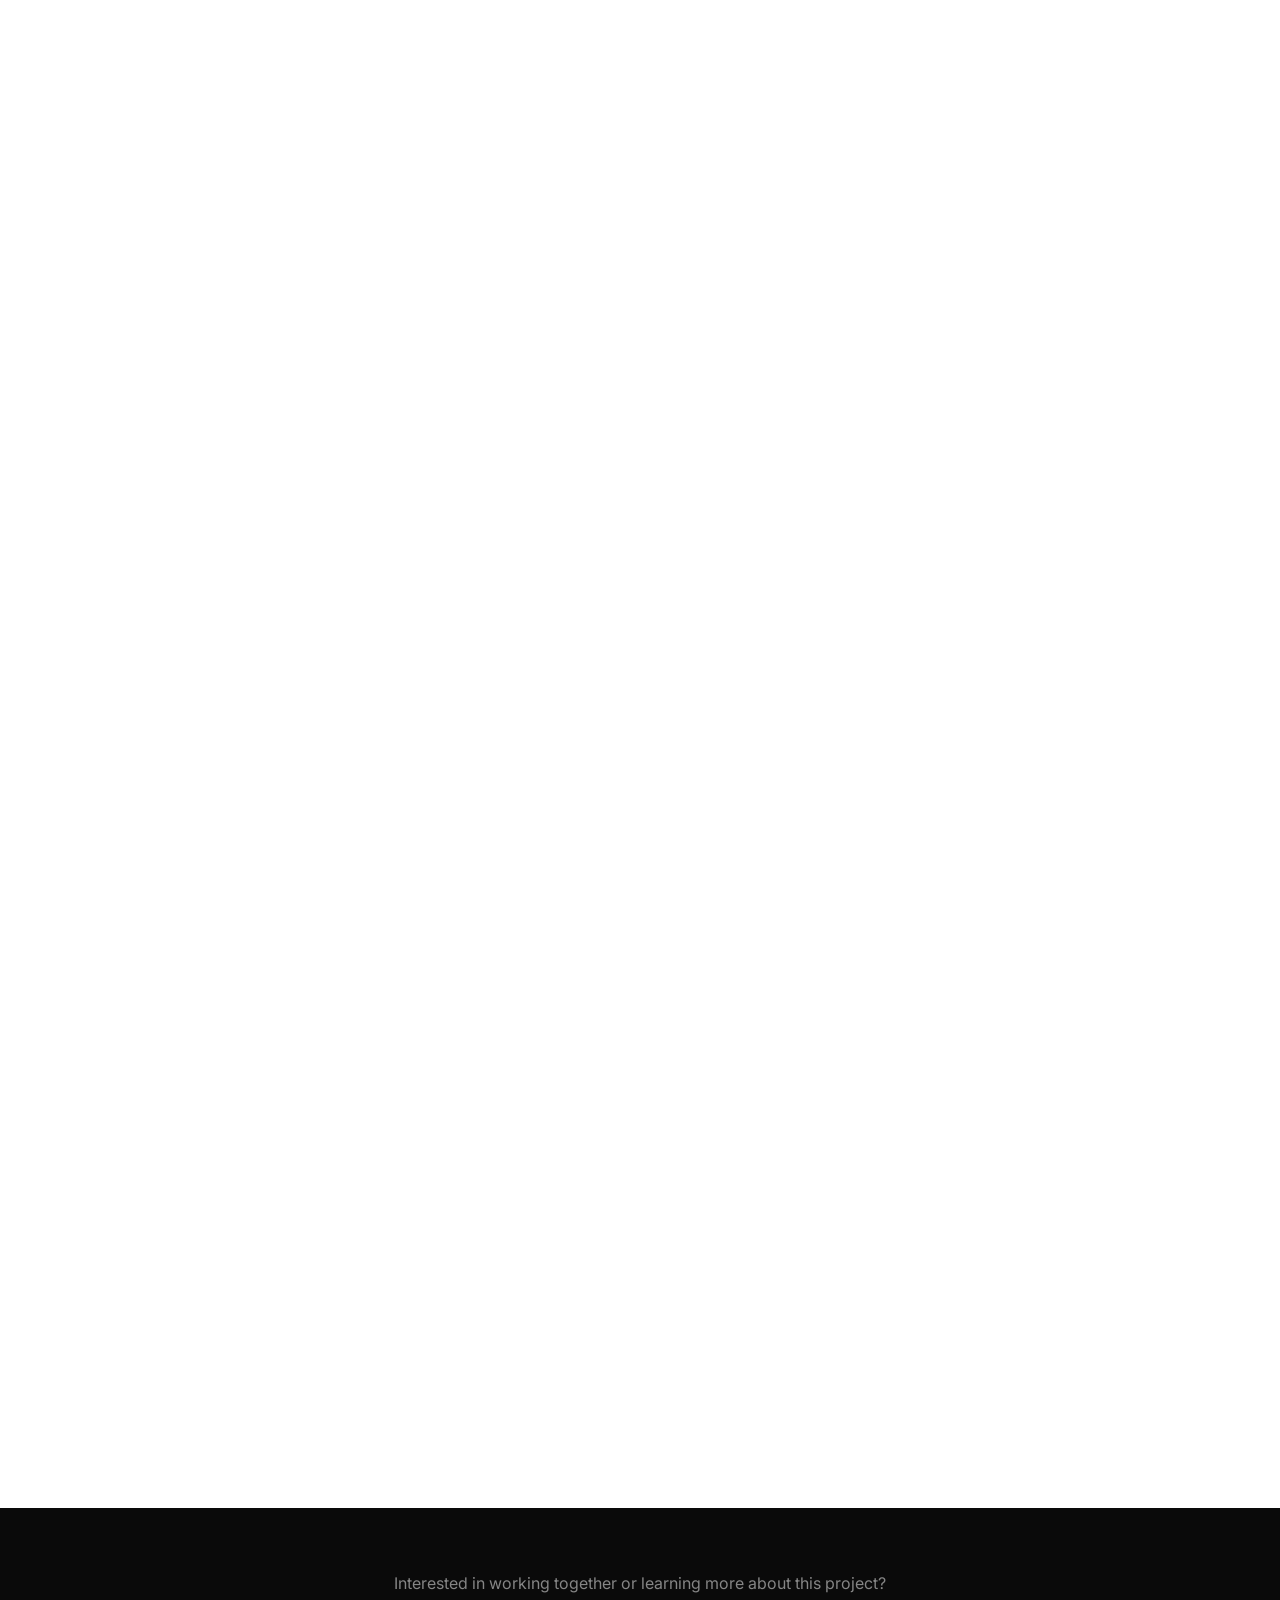
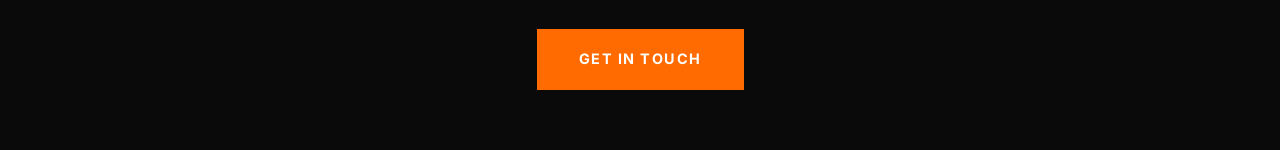
==== commit b27e4fc2: "Api Integration with open-meteo.com" ====
--- a/components/project-ecommerce.html
+++ b/components/project-ecommerce.html
@@ -1,687 +1,1072 @@
-<!DOCTYPE html>
+<!doctype html>
 <html lang="en">
-<head>
-    <meta charset="UTF-8">
-    <meta name="viewport" content="width=device-width, initial-scale=1.0">
+  <head>
+    <meta charset="UTF-8" />
+    <meta name="viewport" content="width=device-width, initial-scale=1.0" />
     <title>E-Commerce Platform | Vrashal Taribagil</title>
-    <link href="https://fonts.googleapis.com/css2?family=Inter:wght@300;400;600;800;900&family=Barlow+Condensed:wght@700;900&display=swap" rel="stylesheet">
+    <link
+      href="https://fonts.googleapis.com/css2?family=Inter:wght@300;400;600;800;900&family=Barlow+Condensed:wght@700;900&display=swap"
+      rel="stylesheet"
+    />
     <style>
-        :root {
-            --bg: #ffffff; --bg-alt: #f4f4f0;
-            --text: #0a0a0a; --muted: #555555;
-            --accent: #ff6b00; --lime: #c8f135;
-            --ease: cubic-bezier(0.16,1,0.3,1);
-            --ease-back: cubic-bezier(0.34,1.56,0.64,1);
+      :root {
+        --bg: #ffffff;
+        --bg-alt: #f4f4f0;
+        --text: #0a0a0a;
+        --muted: #555555;
+        --accent: #ff6b00;
+        --lime: #c8f135;
+        --ease: cubic-bezier(0.16, 1, 0.3, 1);
+        --ease-back: cubic-bezier(0.34, 1.56, 0.64, 1);
+      }
+      *,
+      *::before,
+      *::after {
+        margin: 0;
+        padding: 0;
+        box-sizing: border-box;
+      }
+      html {
+        scroll-behavior: smooth;
+      }
+      body {
+        background: var(--bg);
+        color: var(--text);
+        font-family: "Inter", sans-serif;
+        line-height: 1.7;
+        cursor: none;
+      }
+      a {
+        text-decoration: none;
+        color: inherit;
+      }
+
+      /* Cursor */
+      #cursor-dot {
+        width: 8px;
+        height: 8px;
+        background: var(--accent);
+        border-radius: 50%;
+        position: fixed;
+        top: 0;
+        left: 0;
+        pointer-events: none;
+        z-index: 9999;
+        transform: translate(-50%, -50%);
+        transition:
+          width 0.3s var(--ease-back),
+          height 0.3s var(--ease-back);
+      }
+      #cursor-ring {
+        width: 36px;
+        height: 36px;
+        border: 2px solid var(--accent);
+        border-radius: 50%;
+        position: fixed;
+        top: 0;
+        left: 0;
+        pointer-events: none;
+        z-index: 9998;
+        transform: translate(-50%, -50%);
+        opacity: 0.6;
+        transition:
+          width 0.4s var(--ease-back),
+          height 0.4s var(--ease-back);
+      }
+
+      /* Nav */
+      nav {
+        display: flex;
+        justify-content: space-between;
+        align-items: center;
+        padding: 1.2rem 5%;
+        position: fixed;
+        width: 100%;
+        top: 0;
+        background: rgba(255, 255, 255, 0.92);
+        backdrop-filter: blur(12px);
+        z-index: 1000;
+        border-bottom: 2px solid #0a0a0a;
+      }
+      .logo {
+        font-weight: 900;
+        font-size: 1.3rem;
+        text-transform: uppercase;
+        letter-spacing: 1px;
+      }
+      .logo span {
+        color: var(--accent);
+      }
+      .back-btn {
+        display: inline-flex;
+        align-items: center;
+        gap: 0.5rem;
+        font-weight: 700;
+        font-size: 0.82rem;
+        text-transform: uppercase;
+        letter-spacing: 1.5px;
+        border-bottom: 2px solid transparent;
+        padding-bottom: 2px;
+        transition:
+          border-color 0.3s,
+          color 0.3s;
+      }
+      .back-btn:hover {
+        color: var(--accent);
+        border-color: var(--accent);
+      }
+
+      /* Hero Band */
+      .hero-band {
+        margin-top: 76px;
+        padding: 80px 5% 60px;
+        background: var(--text);
+        color: #fff;
+        position: relative;
+        overflow: hidden;
+      }
+      .hero-band::after {
+        content: "01";
+        position: absolute;
+        right: 5%;
+        bottom: -20px;
+        font-family: "Barlow Condensed", sans-serif;
+        font-size: 20rem;
+        font-weight: 900;
+        color: rgba(255, 255, 255, 0.04);
+        line-height: 1;
+        pointer-events: none;
+      }
+      .hero-band .eyebrow {
+        display: inline-block;
+        background: var(--accent);
+        color: #fff;
+        font-size: 0.75rem;
+        font-weight: 700;
+        letter-spacing: 3px;
+        text-transform: uppercase;
+        padding: 0.3rem 0.9rem;
+        border-radius: 2px;
+        margin-bottom: 1.5rem;
+      }
+      .hero-band h1 {
+        font-family: "Barlow Condensed", sans-serif;
+        font-size: clamp(3rem, 8vw, 6.5rem);
+        font-weight: 900;
+        text-transform: uppercase;
+        letter-spacing: -2px;
+        line-height: 0.95;
+        margin-bottom: 1.5rem;
+      }
+      .hero-band h1 em {
+        font-style: normal;
+        color: var(--lime);
+      }
+      .hero-band .tagline {
+        font-size: 1.1rem;
+        color: rgba(255, 255, 255, 0.55);
+        max-width: 550px;
+      }
+
+      /* Meta strip */
+      .meta-strip {
+        display: flex;
+        flex-wrap: wrap;
+        gap: 0;
+        border-bottom: 2px solid #0a0a0a;
+      }
+      .meta-item {
+        flex: 1;
+        min-width: 160px;
+        border-right: 2px solid #0a0a0a;
+        padding: 1.5rem 2rem;
+        background: var(--bg-alt);
+      }
+      .meta-item:last-child {
+        border-right: none;
+      }
+      .meta-item .label {
+        font-size: 0.72rem;
+        font-weight: 700;
+        text-transform: uppercase;
+        letter-spacing: 2px;
+        color: var(--muted);
+        margin-bottom: 0.4rem;
+      }
+      .meta-item .value {
+        font-weight: 800;
+        font-size: 1rem;
+      }
+
+      /* Sections */
+      .content-section {
+        padding: 80px 5%;
+        max-width: 1100px;
+        margin: 0 auto;
+      }
+      .content-section + .content-section {
+        border-top: 1px solid #e5e5e5;
+      }
+      .section-label {
+        font-size: 0.75rem;
+        font-weight: 700;
+        text-transform: uppercase;
+        letter-spacing: 3px;
+        color: var(--accent);
+        margin-bottom: 1rem;
+      }
+      .section-heading {
+        font-family: "Barlow Condensed", sans-serif;
+        font-size: clamp(2rem, 4vw, 3.5rem);
+        font-weight: 900;
+        text-transform: uppercase;
+        line-height: 1;
+        margin-bottom: 2rem;
+      }
+      .section-heading span {
+        color: var(--accent);
+      }
+      p.body-text {
+        color: var(--muted);
+        font-size: 1rem;
+        margin-bottom: 1.2rem;
+        max-width: 680px;
+      }
+
+      /* Feature grid */
+      .feature-grid {
+        display: grid;
+        grid-template-columns: repeat(auto-fit, minmax(240px, 1fr));
+        gap: 1.5rem;
+        margin-top: 2rem;
+      }
+      .feature-card {
+        border: 2px solid #0a0a0a;
+        padding: 1.8rem;
+        position: relative;
+        transition: transform 0.3s var(--ease);
+        background: #fff;
+      }
+      .feature-card::before {
+        content: "";
+        position: absolute;
+        top: 5px;
+        left: 5px;
+        right: -5px;
+        bottom: -5px;
+        background: var(--lime);
+        z-index: -1;
+        transition: background 0.3s;
+      }
+      .feature-card:hover {
+        transform: translate(-2px, -2px);
+      }
+      .feature-card:hover::before {
+        background: var(--accent);
+      }
+      .feature-icon {
+        font-size: 2rem;
+        margin-bottom: 1rem;
+      }
+      .feature-card h3 {
+        font-weight: 800;
+        margin-bottom: 0.5rem;
+      }
+      .feature-card p {
+        color: var(--muted);
+        font-size: 0.9rem;
+      }
+
+      /* Tech pills */
+      .tech-row {
+        display: flex;
+        flex-wrap: wrap;
+        gap: 0.6rem;
+        margin-top: 1.5rem;
+      }
+      .tech-pill {
+        background: var(--lime);
+        color: var(--text);
+        padding: 0.35rem 1rem;
+        font-size: 0.8rem;
+        font-weight: 700;
+        font-family: monospace;
+        text-transform: uppercase;
+        letter-spacing: 1px;
+        border-radius: 2px;
+        border: 1.5px solid #0a0a0a;
+        transition:
+          background 0.3s,
+          transform 0.2s var(--ease-back);
+      }
+      .tech-pill:hover {
+        background: var(--accent);
+        color: #fff;
+        transform: translateY(-3px);
+      }
+
+      /* Video Carousel */
+      .carousel-container {
+        margin: 2rem 0;
+        position: relative;
+      }
+      .carousel-wrapper {
+        position: relative;
+        overflow: visible;
+      }
+      .carousel-track {
+        display: flex;
+        gap: 2rem;
+        transition: transform 0.6s var(--ease);
+        justify-content: center;
+        align-items: center;
+        padding: 1rem 0;
+      }
+      .carousel-slot {
+        flex: 0 0 32%;
+        aspect-ratio: 16/9;
+        position: relative;
+        cursor: pointer;
+        overflow: hidden;
+        border: 3px solid transparent;
+        background: #000;
+        transition:
+          transform 0.4s var(--ease-back),
+          border-color 0.3s,
+          opacity 0.3s,
+          filter 0.3s;
+        opacity: 0.45;
+        filter: grayscale(100%);
+        border-radius: 4px;
+      }
+      .carousel-slot.active {
+        opacity: 1;
+        filter: grayscale(0%);
+        border-color: var(--accent);
+        box-shadow:
+          0 8px 32px rgba(255, 107, 0, 0.25),
+          inset 0 0 20px rgba(200, 241, 53, 0.1);
+        transform: scale(1.08);
+      }
+      .carousel-slot:hover:not(.active) {
+        transform: scale(1.04);
+        opacity: 0.65;
+        filter: grayscale(80%);
+      }
+      .carousel-slot video {
+        width: 100%;
+        height: 100%;
+        object-fit: cover;
+      }
+      .carousel-slot .play-icon {
+        position: absolute;
+        inset: 0;
+        display: flex;
+        align-items: center;
+        justify-content: center;
+        background: rgba(0, 0, 0, 0.25);
+        opacity: 0;
+        transition:
+          opacity 0.3s var(--ease),
+          background 0.3s;
+      }
+      .carousel-slot.active .play-icon {
+        opacity: 1;
+        background: rgba(0, 0, 0, 0.4);
+      }
+      .carousel-slot:hover .play-icon {
+        opacity: 1;
+        background: rgba(0, 0, 0, 0.5);
+      }
+      .carousel-slot .play-icon::after {
+        content: "▶";
+        font-size: 3.5rem;
+        color: var(--lime);
+        filter: drop-shadow(0 0 12px rgba(200, 241, 53, 0.8));
+        transition: transform 0.3s var(--ease-back);
+      }
+      .carousel-slot:hover .play-icon::after,
+      .carousel-slot.active .play-icon::after {
+        transform: scale(1.15);
+      }
+      .carousel-slot .slot-label {
+        position: absolute;
+        bottom: 0;
+        left: 0;
+        right: 0;
+        background: linear-gradient(
+          to top,
+          rgba(0, 0, 0, 0.95),
+          rgba(0, 0, 0, 0.6),
+          transparent
+        );
+        color: #fff;
+        padding: 1.2rem 1rem 0.8rem;
+        font-weight: 700;
+        font-size: 0.9rem;
+      }
+
+      /* Carousel Controls */
+      .carousel-controls {
+        display: flex;
+        justify-content: center;
+        gap: 2rem;
+        margin-top: 2.5rem;
+        align-items: center;
+        flex-wrap: wrap;
+      }
+      .carousel-nav {
+        display: flex;
+        gap: 1rem;
+        align-items: center;
+      }
+      .carousel-btn {
+        background: var(--text);
+        color: #fff;
+        border: 2px solid var(--text);
+        width: 52px;
+        height: 52px;
+        border-radius: 3px;
+        font-size: 1.3rem;
+        cursor: pointer;
+        transition:
+          background 0.3s var(--ease),
+          transform 0.2s var(--ease-back),
+          box-shadow 0.3s;
+        display: flex;
+        align-items: center;
+        justify-content: center;
+        font-weight: 700;
+      }
+      .carousel-btn:hover:not(:disabled) {
+        background: var(--accent);
+        border-color: var(--accent);
+        transform: translateY(-4px);
+        box-shadow: 0 12px 24px rgba(255, 107, 0, 0.3);
+      }
+      .carousel-btn:active:not(:disabled) {
+        transform: translateY(-2px);
+      }
+      .carousel-btn:disabled {
+        opacity: 0.3;
+        cursor: not-allowed;
+      }
+      .carousel-counter {
+        font-family: "Barlow Condensed", sans-serif;
+        font-size: 1rem;
+        font-weight: 700;
+        letter-spacing: 2px;
+        color: var(--muted);
+        min-width: 70px;
+        text-align: center;
+        padding: 0.5rem 1rem;
+        border: 1px solid #e5e5e5;
+        border-radius: 2px;
+      }
+      .carousel-indicator {
+        display: flex;
+        gap: 0.5rem;
+        align-items: center;
+      }
+      .carousel-dot {
+        width: 10px;
+        height: 10px;
+        border-radius: 50%;
+        background: #d0d0d0;
+        border: 2px solid transparent;
+        cursor: pointer;
+        transition:
+          background 0.3s,
+          border-color 0.3s,
+          transform 0.3s var(--ease-back);
+      }
+      .carousel-dot.active {
+        background: var(--accent);
+        border-color: var(--text);
+        transform: scale(1.3);
+      }
+      .carousel-dot:hover {
+        background: var(--lime);
+      }
+
+      /* Custom Video Controls */
+      .video-modal video::-webkit-media-controls-panel {
+        background: linear-gradient(
+          to top,
+          rgba(10, 10, 10, 0.95),
+          rgba(10, 10, 10, 0.7)
+        );
+      }
+      .video-modal video::-webkit-media-controls-play-button {
+        background-color: var(--accent);
+        border-radius: 3px;
+      }
+      .video-modal video::-webkit-media-controls-current-time-display {
+        color: var(--lime);
+        font-weight: 700;
+      }
+      .video-modal video::-webkit-media-controls-time-remaining-display {
+        color: var(--lime);
+        font-weight: 700;
+      }
+      .video-modal video::-webkit-media-controls-mute-button {
+        background-color: var(--accent);
+      }
+      .video-modal video::-webkit-media-controls-toggle-closed-captions-button {
+        background-color: var(--accent);
+      }
+      .video-modal video::-webkit-media-controls-timeline {
+        background: rgba(200, 241, 53, 0.2);
+      }
+      .video-modal video::-webkit-media-controls-volume-slider {
+        background: rgba(200, 241, 53, 0.2);
+      }
+
+      /* Video Modal */
+      .video-modal {
+        display: none;
+        position: fixed;
+        inset: 0;
+        background: rgba(0, 0, 0, 0.97);
+        backdrop-filter: blur(12px);
+        z-index: 2000;
+        opacity: 0;
+        transition:
+          opacity 0.4s var(--ease),
+          backdrop-filter 0.4s;
+        align-items: center;
+        justify-content: center;
+        padding: 20px;
+      }
+      .video-modal.active {
+        display: flex;
+        opacity: 1;
+      }
+      .video-modal-overlay {
+        position: absolute;
+        inset: 0;
+        z-index: -1;
+      }
+
+      .video-modal-content {
+        position: relative;
+        width: 100%;
+        height: 100%;
+        max-width: 90vw;
+        max-height: 90vh;
+        display: flex;
+        flex-direction: column;
+        animation: modalPop 0.5s var(--ease-back);
+      }
+      @keyframes modalPop {
+        from {
+          transform: scale(0.85) translateY(30px);
+          opacity: 0;
         }
-        *, *::before, *::after { margin:0; padding:0; box-sizing:border-box; }
-        html { scroll-behavior: smooth; }
-        body { background: var(--bg); color: var(--text); font-family: 'Inter', sans-serif; line-height:1.7; cursor: none; }
-        a { text-decoration: none; color: inherit; }
-
-        /* Cursor */
-        #cursor-dot { width:8px; height:8px; background:var(--accent); border-radius:50%; position:fixed; top:0; left:0; pointer-events:none; z-index:9999; transform:translate(-50%,-50%); transition: width .3s var(--ease-back), height .3s var(--ease-back); }
-        #cursor-ring { width:36px; height:36px; border:2px solid var(--accent); border-radius:50%; position:fixed; top:0; left:0; pointer-events:none; z-index:9998; transform:translate(-50%,-50%); opacity:.6; transition: width .4s var(--ease-back), height .4s var(--ease-back); }
-
-        /* Nav */
-        nav { display:flex; justify-content:space-between; align-items:center; padding:1.2rem 5%; position:fixed; width:100%; top:0; background:rgba(255,255,255,0.92); backdrop-filter:blur(12px); z-index:1000; border-bottom:2px solid #0a0a0a; }
-        .logo { font-weight:900; font-size:1.3rem; text-transform:uppercase; letter-spacing:1px; }
-        .logo span { color:var(--accent); }
-        .back-btn { display:inline-flex; align-items:center; gap:0.5rem; font-weight:700; font-size:0.82rem; text-transform:uppercase; letter-spacing:1.5px; border-bottom:2px solid transparent; padding-bottom:2px; transition:border-color .3s, color .3s; }
-        .back-btn:hover { color:var(--accent); border-color:var(--accent); }
-
-        /* Hero Band */
-        .hero-band {
-            margin-top:76px; padding:80px 5% 60px;
-            background:var(--text); color:#fff; position:relative; overflow:hidden;
+        to {
+          transform: scale(1) translateY(0);
+          opacity: 1;
         }
-        .hero-band::after { content:'01'; position:absolute; right:5%; bottom:-20px; font-family:'Barlow Condensed',sans-serif; font-size:20rem; font-weight:900; color:rgba(255,255,255,0.04); line-height:1; pointer-events:none; }
-        .hero-band .eyebrow { display:inline-block; background:var(--accent); color:#fff; font-size:0.75rem; font-weight:700; letter-spacing:3px; text-transform:uppercase; padding:0.3rem 0.9rem; border-radius:2px; margin-bottom:1.5rem; }
-        .hero-band h1 { font-family:'Barlow Condensed',sans-serif; font-size:clamp(3rem,8vw,6.5rem); font-weight:900; text-transform:uppercase; letter-spacing:-2px; line-height:0.95; margin-bottom:1.5rem; }
-        .hero-band h1 em { font-style:normal; color:var(--lime); }
-        .hero-band .tagline { font-size:1.1rem; color:rgba(255,255,255,0.55); max-width:550px; }
-
-        /* Meta strip */
-        .meta-strip { display:flex; flex-wrap:wrap; gap:0; border-bottom:2px solid #0a0a0a; }
-        .meta-item { flex:1; min-width:160px; border-right:2px solid #0a0a0a; padding:1.5rem 2rem; background:var(--bg-alt); }
-        .meta-item:last-child { border-right:none; }
-        .meta-item .label { font-size:0.72rem; font-weight:700; text-transform:uppercase; letter-spacing:2px; color:var(--muted); margin-bottom:0.4rem; }
-        .meta-item .value { font-weight:800; font-size:1rem; }
-
-        /* Sections */
-        .content-section { padding:80px 5%; max-width:1100px; margin:0 auto; }
-        .content-section + .content-section { border-top:1px solid #e5e5e5; }
-        .section-label { font-size:0.75rem; font-weight:700; text-transform:uppercase; letter-spacing:3px; color:var(--accent); margin-bottom:1rem; }
-        .section-heading { font-family:'Barlow Condensed',sans-serif; font-size:clamp(2rem,4vw,3.5rem); font-weight:900; text-transform:uppercase; line-height:1; margin-bottom:2rem; }
-        .section-heading span { color:var(--accent); }
-        p.body-text { color:var(--muted); font-size:1rem; margin-bottom:1.2rem; max-width:680px; }
-
-        /* Feature grid */
-        .feature-grid { display:grid; grid-template-columns:repeat(auto-fit,minmax(240px,1fr)); gap:1.5rem; margin-top:2rem; }
-        .feature-card { border:2px solid #0a0a0a; padding:1.8rem; position:relative; transition:transform .3s var(--ease); background:#fff; }
-        .feature-card::before { content:''; position:absolute; top:5px; left:5px; right:-5px; bottom:-5px; background:var(--lime); z-index:-1; transition:background .3s; }
-        .feature-card:hover { transform:translate(-2px,-2px); }
-        .feature-card:hover::before { background:var(--accent); }
-        .feature-icon { font-size:2rem; margin-bottom:1rem; }
-        .feature-card h3 { font-weight:800; margin-bottom:0.5rem; }
-        .feature-card p { color:var(--muted); font-size:0.9rem; }
-
-        /* Tech pills */
-        .tech-row { display:flex; flex-wrap:wrap; gap:0.6rem; margin-top:1.5rem; }
-        .tech-pill { background:var(--lime); color:var(--text); padding:0.35rem 1rem; font-size:0.8rem; font-weight:700; font-family:monospace; text-transform:uppercase; letter-spacing:1px; border-radius:2px; border:1.5px solid #0a0a0a; transition:background .3s, transform .2s var(--ease-back); }
-        .tech-pill:hover { background:var(--accent); color:#fff; transform:translateY(-3px); }
-
-        /* Video Carousel */
-        .carousel-container { margin:2rem 0; position:relative; }
-        .carousel-wrapper { position:relative; overflow:visible; }
-        .carousel-track { display:flex; gap:2rem; transition:transform .6s var(--ease); justify-content:center; align-items:center; padding:1rem 0; }
-        .carousel-slot { flex:0 0 32%; aspect-ratio:16/9; position:relative; cursor:pointer; overflow:hidden; border:3px solid transparent; background:#000; transition:transform .4s var(--ease-back), border-color .3s, opacity .3s, filter .3s; opacity:0.45; filter:grayscale(100%); border-radius:4px; }
-        .carousel-slot.active { opacity:1; filter:grayscale(0%); border-color:var(--accent); box-shadow:0 8px 32px rgba(255,107,0,0.25), inset 0 0 20px rgba(200,241,53,0.1); transform:scale(1.08); }
-        .carousel-slot:hover:not(.active) { transform:scale(1.04); opacity:0.65; filter:grayscale(80%); }
-        .carousel-slot video { width:100%; height:100%; object-fit:cover; }
-        .carousel-slot .play-icon { position:absolute; inset:0; display:flex; align-items:center; justify-content:center; background:rgba(0,0,0,0.25); opacity:0; transition:opacity .3s var(--ease), background .3s; }
-        .carousel-slot.active .play-icon { opacity:1; background:rgba(0,0,0,0.4); }
-        .carousel-slot:hover .play-icon { opacity:1; background:rgba(0,0,0,0.5); }
-        .carousel-slot .play-icon::after { content:'▶'; font-size:3.5rem; color:var(--lime); filter:drop-shadow(0 0 12px rgba(200,241,53,0.8)); transition:transform .3s var(--ease-back); }
-        .carousel-slot:hover .play-icon::after, .carousel-slot.active .play-icon::after { transform:scale(1.15); }
-        .carousel-slot .slot-label { position:absolute; bottom:0; left:0; right:0; background:linear-gradient(to top, rgba(0,0,0,0.95), rgba(0,0,0,0.6), transparent); color:#fff; padding:1.2rem 1rem 0.8rem; font-weight:700; font-size:0.9rem; }
-
-        /* Carousel Controls */
-        .carousel-controls { display:flex; justify-content:center; gap:2rem; margin-top:2.5rem; align-items:center; flex-wrap:wrap; }
-        .carousel-nav { display:flex; gap:1rem; align-items:center; }
-        .carousel-btn { background:var(--text); color:#fff; border:2px solid var(--text); width:52px; height:52px; border-radius:3px; font-size:1.3rem; cursor:pointer; transition:background .3s var(--ease), transform .2s var(--ease-back), box-shadow .3s; display:flex; align-items:center; justify-content:center; font-weight:700; }
-        .carousel-btn:hover:not(:disabled) { background:var(--accent); border-color:var(--accent); transform:translateY(-4px); box-shadow:0 12px 24px rgba(255,107,0,0.3); }
-        .carousel-btn:active:not(:disabled) { transform:translateY(-2px); }
-        .carousel-btn:disabled { opacity:0.3; cursor:not-allowed; }
-        .carousel-counter { font-family:'Barlow Condensed',sans-serif; font-size:1rem; font-weight:700; letter-spacing:2px; color:var(--muted); min-width:70px; text-align:center; padding:0.5rem 1rem; border:1px solid #e5e5e5; border-radius:2px; }
-        .carousel-indicator { display:flex; gap:0.5rem; align-items:center; }
-        .carousel-dot { width:10px; height:10px; border-radius:50%; background:#d0d0d0; border:2px solid transparent; cursor:pointer; transition:background .3s, border-color .3s, transform .3s var(--ease-back); }
-        .carousel-dot.active { background:var(--accent); border-color:var(--text); transform:scale(1.3); }
-        .carousel-dot:hover { background:var(--lime); }
-
-        /* Custom Video Controls */
-        .video-modal video::-webkit-media-controls-panel { background:linear-gradient(to top, rgba(10,10,10,0.95), rgba(10,10,10,0.7)); }
-        .video-modal video::-webkit-media-controls-play-button { background-color:var(--accent); border-radius:3px; }
-        .video-modal video::-webkit-media-controls-current-time-display { color:var(--lime); font-weight:700; }
-        .video-modal video::-webkit-media-controls-time-remaining-display { color:var(--lime); font-weight:700; }
-        .video-modal video::-webkit-media-controls-mute-button { background-color:var(--accent); }
-        .video-modal video::-webkit-media-controls-toggle-closed-captions-button { background-color:var(--accent); }
-        .video-modal video::-webkit-media-controls-timeline { background:rgba(200,241,53,0.2); }
-        .video-modal video::-webkit-media-controls-volume-slider { background:rgba(200,241,53,0.2); }
-        
-        /* Video Modal */
-        .video-modal { display:none; position:fixed; inset:0; background:rgba(0,0,0,0.97); backdrop-filter:blur(12px); z-index:2000; opacity:0; transition:opacity .4s var(--ease), backdrop-filter .4s; align-items:center; justify-content:center; padding:20px; }
-        .video-modal.active { display:flex; opacity:1; }
-        .video-modal-overlay { position:absolute; inset:0; z-index:-1; }
-        
-        .video-modal-content { position:relative; width:100%; height:100%; max-width:90vw; max-height:90vh; display:flex; flex-direction:column; animation:modalPop .5s var(--ease-back); }
-        @keyframes modalPop { from { transform:scale(0.85) translateY(30px); opacity:0; } to { transform:scale(1) translateY(0); opacity:1; } }
-        
-        .video-modal-header { display:flex; justify-content:space-between; align-items:center; padding:1.2rem 1.5rem; background:rgba(10,10,10,0.7); border-bottom:1px solid rgba(200,241,53,0.2); gap:1rem; }
-        .video-modal-title { color:#fff; font-weight:700; font-size:1rem; flex:1; text-transform:uppercase; letter-spacing:1px; }
-        .video-modal-info { color:rgba(255,255,255,0.6); font-size:0.8rem; }
-        
-        .video-container { position:relative; flex:1; background:#000; overflow:hidden; border:2px solid var(--accent); box-shadow:0 0 80px rgba(255,107,0,0.4), inset 0 0 60px rgba(255,107,0,0.1); display:flex; align-items:center; justify-content:center; }
-        
-        .video-modal video { width:100%; height:100%; object-fit:contain; }
-        
-
-        
-
-        
-        .video-shortcuts { position:absolute; bottom:1.5rem; left:1.5rem; color:rgba(255,255,255,0.5); font-size:0.75rem; line-height:1.6; font-family:monospace; text-transform:uppercase; letter-spacing:1px; opacity:0; pointer-events:none; transition:opacity .3s var(--ease); }
-        .video-shortcuts.show { opacity:1; pointer-events:auto; }
-        .video-shortcuts span { display:block; color:var(--lime); font-weight:700; }
-        
-        @media(max-width:768px) {
-            .video-modal-content { max-width:98vw; max-height:95vh; }
-            .video-modal-header { padding:1rem; }
-            .video-shortcuts { display:none !important; }
-            .modal-close { top:0.8rem; right:1rem; width:44px; height:44px; font-size:1.5rem; }
+      }
+
+      .video-modal-header {
+        display: flex;
+        justify-content: space-between;
+        align-items: center;
+        padding: 1.2rem 1.5rem;
+        background: rgba(10, 10, 10, 0.7);
+        border-bottom: 1px solid rgba(200, 241, 53, 0.2);
+        gap: 1rem;
+      }
+      .video-modal-title {
+        color: #fff;
+        font-weight: 700;
+        font-size: 1rem;
+        flex: 1;
+        text-transform: uppercase;
+        letter-spacing: 1px;
+      }
+      .video-modal-info {
+        color: rgba(255, 255, 255, 0.6);
+        font-size: 0.8rem;
+      }
+
+      .video-container {
+        position: relative;
+        flex: 1;
+        background: #000;
+        overflow: hidden;
+        border: 2px solid var(--accent);
+        box-shadow:
+          0 0 80px rgba(255, 107, 0, 0.4),
+          inset 0 0 60px rgba(255, 107, 0, 0.1);
+        display: flex;
+        align-items: center;
+        justify-content: center;
+      }
+
+      .video-modal video {
+        width: 100%;
+        height: 100%;
+        object-fit: contain;
+      }
+
+      .video-shortcuts {
+        position: absolute;
+        bottom: 1.5rem;
+        left: 1.5rem;
+        color: rgba(255, 255, 255, 0.5);
+        font-size: 0.75rem;
+        line-height: 1.6;
+        font-family: monospace;
+        text-transform: uppercase;
+        letter-spacing: 1px;
+        opacity: 0;
+        pointer-events: none;
+        transition: opacity 0.3s var(--ease);
+      }
+      .video-shortcuts.show {
+        opacity: 1;
+        pointer-events: auto;
+      }
+      .video-shortcuts span {
+        display: block;
+        color: var(--lime);
+        font-weight: 700;
+      }
+
+      @media (max-width: 768px) {
+        .video-modal-content {
+          max-width: 98vw;
+          max-height: 95vh;
         }
-        
-        @media(max-height:600px) {
-            .video-modal-header { padding:0.8rem 1rem; }
+        .video-modal-header {
+          padding: 1rem;
         }
-
-        /* Screenshot placeholder */
-        .screenshot-area { background:var(--bg-alt); border:2px solid #0a0a0a; border-radius:0; padding:60px 40px; text-align:center; margin:2rem 0; position:relative; overflow:hidden; }
-        .screenshot-area::before { content:''; position:absolute; inset:0; background:repeating-linear-gradient(45deg, transparent, transparent 10px, rgba(200,241,53,0.07) 10px, rgba(200,241,53,0.07) 20px); }
-        .screenshot-area .placeholder-text { font-family:'Barlow Condensed',sans-serif; font-size:clamp(2rem,5vw,4rem); font-weight:900; text-transform:uppercase; opacity:0.15; }
-
-        /* Challenge/Solution */
-        .two-col { display:grid; grid-template-columns:1fr 1fr; gap:3rem; }
-        @media(max-width:700px){ .two-col{ grid-template-columns:1fr; } }
-        .block-card { border-left:4px solid var(--accent); padding:1.5rem; background:var(--bg-alt); }
-        .block-card h3 { font-weight:800; text-transform:uppercase; letter-spacing:1px; font-size:0.85rem; margin-bottom:0.8rem; color:var(--accent); }
-        .block-card p { color:var(--muted); font-size:0.95rem; }
-
-        /* CTA footer */
-        .page-footer { background:var(--text); color:#fff; text-align:center; padding:60px 5%; border-top:2px solid #0a0a0a; }
-        .page-footer p { color:rgba(255,255,255,0.5); margin-bottom:2rem; }
-        .cta-btn { display:inline-block; padding:1rem 2.5rem; background:var(--accent); color:#fff; font-weight:700; font-size:0.9rem; text-transform:uppercase; letter-spacing:1.5px; border:2px solid var(--accent); transition:background .3s, transform .3s var(--ease-back); }
-        .cta-btn:hover { background:transparent; color:var(--accent); transform:translateY(-3px); }
-
-        /* Reveal */
-        .reveal { opacity:0; transform:translateY(40px); transition:opacity .7s var(--ease), transform .7s var(--ease); }
-        .reveal.visible { opacity:1; transform:translateY(0); }
-
-        /* Accessibility */
-        .sr-only { position:absolute; width:1px; height:1px; padding:0; margin:-1px; overflow:hidden; clip:rect(0,0,0,0); white-space:nowrap; border-width:0; }
-
-        @media(max-width:768px){ body{ cursor:auto; } #cursor-dot,#cursor-ring{ display:none; } }
+        .video-shortcuts {
+          display: none !important;
+        }
+        .modal-close {
+          top: 0.8rem;
+          right: 1rem;
+          width: 44px;
+          height: 44px;
+          font-size: 1.5rem;
+        }
+      }
+
+      @media (max-height: 600px) {
+        .video-modal-header {
+          padding: 0.8rem 1rem;
+        }
+      }
+
+      /* Screenshot placeholder */
+      .screenshot-area {
+        background: var(--bg-alt);
+        border: 2px solid #0a0a0a;
+        border-radius: 0;
+        padding: 60px 40px;
+        text-align: center;
+        margin: 2rem 0;
+        position: relative;
+        overflow: hidden;
+      }
+      .screenshot-area::before {
+        content: "";
+        position: absolute;
+        inset: 0;
+        background: repeating-linear-gradient(
+          45deg,
+          transparent,
+          transparent 10px,
+          rgba(200, 241, 53, 0.07) 10px,
+          rgba(200, 241, 53, 0.07) 20px
+        );
+      }
+      .screenshot-area .placeholder-text {
+        font-family: "Barlow Condensed", sans-serif;
+        font-size: clamp(2rem, 5vw, 4rem);
+        font-weight: 900;
+        text-transform: uppercase;
+        opacity: 0.15;
+      }
+
+      /* Challenge/Solution */
+      .two-col {
+        display: grid;
+        grid-template-columns: 1fr 1fr;
+        gap: 3rem;
+      }
+      @media (max-width: 700px) {
+        .two-col {
+          grid-template-columns: 1fr;
+        }
+      }
+      .block-card {
+        border-left: 4px solid var(--accent);
+        padding: 1.5rem;
+        background: var(--bg-alt);
+      }
+      .block-card h3 {
+        font-weight: 800;
+        text-transform: uppercase;
+        letter-spacing: 1px;
+        font-size: 0.85rem;
+        margin-bottom: 0.8rem;
+        color: var(--accent);
+      }
+      .block-card p {
+        color: var(--muted);
+        font-size: 0.95rem;
+      }
+
+      /* CTA footer */
+      .page-footer {
+        background: var(--text);
+        color: #fff;
+        text-align: center;
+        padding: 60px 5%;
+        border-top: 2px solid #0a0a0a;
+      }
+      .page-footer p {
+        color: rgba(255, 255, 255, 0.5);
+        margin-bottom: 2rem;
+      }
+      .cta-btn {
+        display: inline-block;
+        padding: 1rem 2.5rem;
+        background: var(--accent);
+        color: #fff;
+        font-weight: 700;
+        font-size: 0.9rem;
+        text-transform: uppercase;
+        letter-spacing: 1.5px;
+        border: 2px solid var(--accent);
+        transition:
+          background 0.3s,
+          transform 0.3s var(--ease-back);
+      }
+      .cta-btn:hover {
+        background: transparent;
+        color: var(--accent);
+        transform: translateY(-3px);
+      }
+
+      /* Reveal */
+      .reveal {
+        opacity: 0;
+        transform: translateY(40px);
+        transition:
+          opacity 0.7s var(--ease),
+          transform 0.7s var(--ease);
+      }
+      .reveal.visible {
+        opacity: 1;
+        transform: translateY(0);
+      }
+
+      /* Accessibility */
+      .sr-only {
+        position: absolute;
+        width: 1px;
+        height: 1px;
+        padding: 0;
+        margin: -1px;
+        overflow: hidden;
+        clip: rect(0, 0, 0, 0);
+        white-space: nowrap;
+        border-width: 0;
+      }
+
+      @media (max-width: 768px) {
+        body {
+          cursor: auto;
+        }
+        #cursor-dot,
+        #cursor-ring {
+          display: none;
+        }
+      }
     </style>
-</head>
-<body>
-
+  </head>
+  <body>
     <div id="cursor-dot"></div>
     <div id="cursor-ring"></div>
 
     <nav>
-        <a href="index.html" class="logo">Vrashal<span>.</span>dev</a>
-        <a href="index.html#projects" class="back-btn">&larr; Back to Portfolio</a>
+      <a href="/vrashal-portfolio/index.html" class="logo"
+        >Vrashal<span>.</span>dev</a
+      >
+      <a href="/vrashal-portfolio/index.html#projects" class="back-btn"
+        >&larr; Back to Portfolio</a
+      >
     </nav>
 
     <!-- HERO -->
     <div class="hero-band">
-        <span class="eyebrow">Case Study</span>
-        <h1>E-Commerce <em>Platform</em></h1>
-        <p class="tagline">A scalable, full-featured online shopping experience built on Salesforce Commerce Cloud.</p>
+      <span class="eyebrow">Case Study</span>
+      <h1>E-Commerce <em>Platform</em></h1>
+      <p class="tagline">
+        A scalable, full-featured online shopping experience built on Salesforce
+        Commerce Cloud.
+      </p>
     </div>
 
     <!-- META STRIP -->
     <div class="meta-strip">
-        <div class="meta-item"><div class="label">Role</div><div class="value">Full-Stack Developer</div></div>
-        <div class="meta-item"><div class="label">Year</div><div class="value">2024 – 2025</div></div>
-        <div class="meta-item"><div class="label">Platform</div><div class="value">SFCC / B2C Commerce</div></div>
-        <div class="meta-item"><div class="label">Status</div><div class="value" style="color:var(--accent);">&#9679; Live</div></div>
+      <div class="meta-item">
+        <div class="label">Role</div>
+        <div class="value">Full-Stack Developer</div>
+      </div>
+      <div class="meta-item">
+        <div class="label">Year</div>
+        <div class="value">2024 – 2025</div>
+      </div>
+      <div class="meta-item">
+        <div class="label">Platform</div>
+        <div class="value">SFCC / B2C Commerce</div>
+      </div>
+      <div class="meta-item">
+        <div class="label">Status</div>
+        <div class="value" style="color: var(--accent)">&#9679; Live</div>
+      </div>
     </div>
 
     <!-- OVERVIEW -->
     <div class="content-section reveal">
-        <div class="section-label">01 — Overview</div>
-        <h2 class="section-heading">What We <span>Built</span></h2>
-        <p class="body-text">A high-performance, mobile-first e-commerce storefront built on Salesforce Commerce Cloud (SFCC). The platform handles thousands of daily transactions, featuring real-time inventory management, a personalised product recommendation engine, and a frictionless multi-step checkout.</p>
-        <p class="body-text">The storefront was architected using SFCC's SFRA (Storefront Reference Architecture) and extended with custom cartridges, RESTful service integrations, and jQuery-driven UI components.</p>
-
-        <!-- VIDEO CAROUSEL -->
-        <div class="carousel-container" role="region" aria-label="Project demos carousel">
-            <div class="carousel-wrapper">
-                <div class="carousel-track" id="carouselTrack" role="list">
-                    <div class="carousel-slot" role="listitem" data-demo="1">
-                        <video muted>
-                            <source src="/vrashal-portfolio/static/demo1.mp4" type="video/mp4">
-                        </video>
-                        <div class="play-icon"></div>
-                        <div class="slot-label">Demo 1</div>
-                    </div>
-                    <div class="carousel-slot" role="listitem" data-demo="2">
-                        <video muted>
-                            <source src="/vrashal-portfolio/static/demo1.mp4" type="video/mp4">
-                        </video>
-                        <div class="play-icon"></div>
-                        <div class="slot-label">Demo 2</div>
-                    </div>
-                    <div class="carousel-slot" role="listitem" data-demo="3">
-                        <video muted>
-                            <source src="/vrashal-portfolio/static/demo1.mp4" type="video/mp4">
-                        </video>
-                        <div class="play-icon"></div>
-                        <div class="slot-label">Demo 3</div>
-                    </div>
-                    <div class="carousel-slot" role="listitem" data-demo="4">
-                        <video muted>
-                            <source src="/vrashal-portfolio/static/demo1.mp4" type="video/mp4">
-                        </video>
-                        <div class="play-icon"></div>
-                        <div class="slot-label">Demo 4</div>
-                    </div>
-                </div>
+      <div class="section-label">01 — Overview</div>
+      <h2 class="section-heading">What We <span>Built</span></h2>
+      <p class="body-text">
+        A high-performance, mobile-first e-commerce storefront built on
+        Salesforce Commerce Cloud (SFCC). The platform handles thousands of
+        daily transactions, featuring real-time inventory management, a
+        personalised product recommendation engine, and a frictionless
+        multi-step checkout.
+      </p>
+      <p class="body-text">
+        The storefront was architected using SFCC's SFRA (Storefront Reference
+        Architecture) and extended with custom cartridges, RESTful service
+        integrations, and jQuery-driven UI components.
+      </p>
+
+      <!-- VIDEO CAROUSEL -->
+      <div
+        class="carousel-container"
+        role="region"
+        aria-label="Project demos carousel"
+      >
+        <div class="carousel-wrapper">
+          <div class="carousel-track" id="carouselTrack" role="list">
+            <div class="carousel-slot" role="listitem" data-demo="1">
+              <video muted>
+                <source
+                  src="/vrashal-portfolio/static/demo1.mp4"
+                  type="video/mp4"
+                />
+              </video>
+              <div class="play-icon"></div>
+              <div class="slot-label">Demo 1</div>
             </div>
-            <div class="carousel-controls">
-                <div class="carousel-nav">
-                    <button class="carousel-btn" id="prevBtn" aria-label="Previous slide">←</button>
-                    <button class="carousel-btn" id="nextBtn" aria-label="Next slide">→</button>
-                </div>
-                <div class="carousel-counter"><span id="currentSlide">1</span> / <span id="totalSlides">4</span></div>
-                <div class="carousel-indicator" id="indicators" role="tablist"></div>
+            <div class="carousel-slot" role="listitem" data-demo="2">
+              <video muted>
+                <source
+                  src="/vrashal-portfolio/static/demo1.mp4"
+                  type="video/mp4"
+                />
+              </video>
+              <div class="play-icon"></div>
+              <div class="slot-label">Demo 2</div>
             </div>
-            <span class="sr-only" id="carouselStatus" role="status" aria-live="polite"></span>
-        </div>
+            <div class="carousel-slot" role="listitem" data-demo="3">
+              <video muted>
+                <source
+                  src="/vrashal-portfolio/static/demo1.mp4"
+                  type="video/mp4"
+                />
+              </video>
+              <div class="play-icon"></div>
+              <div class="slot-label">Demo 3</div>
+            </div>
+            <div class="carousel-slot" role="listitem" data-demo="4">
+              <video muted>
+                <source
+                  src="/vrashal-portfolio/static/demo1.mp4"
+                  type="video/mp4"
+                />
+              </video>
+              <div class="play-icon"></div>
+              <div class="slot-label">Demo 4</div>
+            </div>
+          </div>
+        </div>
+        <div class="carousel-controls">
+          <div class="carousel-nav">
+            <button
+              class="carousel-btn"
+              id="prevBtn"
+              aria-label="Previous slide"
+            >
+              ←
+            </button>
+            <button class="carousel-btn" id="nextBtn" aria-label="Next slide">
+              →
+            </button>
+          </div>
+          <div class="carousel-counter">
+            <span id="currentSlide">1</span> / <span id="totalSlides">4</span>
+          </div>
+          <div class="carousel-indicator" id="indicators" role="tablist"></div>
+        </div>
+        <span
+          class="sr-only"
+          id="carouselStatus"
+          role="status"
+          aria-live="polite"
+        ></span>
+      </div>
     </div>
 
     <!-- FEATURES -->
     <div class="content-section reveal">
-        <div class="section-label">02 — Key Features</div>
-        <h2 class="section-heading">What It <span>Does</span></h2>
-        <div class="feature-grid">
-            <div class="feature-card">
-                <div class="feature-icon">🛒</div>
-                <h3>Smart Cart</h3>
-                <p>Persistent cart with real-time price updates, promo code validation, and upsell suggestions.</p>
-            </div>
-            <div class="feature-card">
-                <div class="feature-icon">🔐</div>
-                <h3>Auth & Accounts</h3>
-                <p>Full account management — registration, login, order history, address book, and wishlists.</p>
-            </div>
-            <div class="feature-card">
-                <div class="feature-icon">💳</div>
-                <h3>Checkout Flow</h3>
-                <p>Multi-step, single-page checkout with address autocomplete, saved payment, and order confirmation.</p>
-            </div>
-            <div class="feature-card">
-                <div class="feature-icon">📦</div>
-                <h3>Order Management</h3>
-                <p>Real-time order tracking, returns portal, and email notification triggers integrated via SFCC hooks.</p>
-            </div>
-            <div class="feature-card">
-                <div class="feature-icon">🔍</div>
-                <h3>Search & Filters</h3>
-                <p>SFCC Einstein-powered search with dynamic faceted filtering, sorting, and infinite scroll.</p>
-            </div>
-            <div class="feature-card">
-                <div class="feature-icon">📱</div>
-                <h3>Mobile-First</h3>
-                <p>Fully responsive layouts, touch-optimised carousels, and PWA-ready service worker caching.</p>
-            </div>
-        </div>
+      <div class="section-label">02 — Key Features</div>
+      <h2 class="section-heading">What It <span>Does</span></h2>
+      <div class="feature-grid">
+        <div class="feature-card">
+          <div class="feature-icon">🛒</div>
+          <h3>Smart Cart</h3>
+          <p>
+            Persistent cart with real-time price updates, promo code validation,
+            and upsell suggestions.
+          </p>
+        </div>
+        <div class="feature-card">
+          <div class="feature-icon">🔐</div>
+          <h3>Auth & Accounts</h3>
+          <p>
+            Full account management — registration, login, order history,
+            address book, and wishlists.
+          </p>
+        </div>
+        <div class="feature-card">
+          <div class="feature-icon">💳</div>
+          <h3>Checkout Flow</h3>
+          <p>
+            Multi-step, single-page checkout with address autocomplete, saved
+            payment, and order confirmation.
+          </p>
+        </div>
+        <div class="feature-card">
+          <div class="feature-icon">📦</div>
+          <h3>Order Management</h3>
+          <p>
+            Real-time order tracking, returns portal, and email notification
+            triggers integrated via SFCC hooks.
+          </p>
+        </div>
+        <div class="feature-card">
+          <div class="feature-icon">🔍</div>
+          <h3>Search & Filters</h3>
+          <p>
+            SFCC Einstein-powered search with dynamic faceted filtering,
+            sorting, and infinite scroll.
+          </p>
+        </div>
+        <div class="feature-card">
+          <div class="feature-icon">📱</div>
+          <h3>Mobile-First</h3>
+          <p>
+            Fully responsive layouts, touch-optimised carousels, and PWA-ready
+            service worker caching.
+          </p>
+        </div>
+      </div>
     </div>
 
     <!-- TECH STACK -->
     <div class="content-section reveal">
-        <div class="section-label">03 — Tech Stack</div>
-        <h2 class="section-heading">Built <span>With</span></h2>
-        <p class="body-text">The project leveraged a modern commerce tech stack for reliability, performance, and maintainability.</p>
-        <div class="tech-row">
-            <span class="tech-pill">SFCC SFRA</span>
-            <span class="tech-pill">Node.js</span>
-            <span class="tech-pill">jQuery</span>
-            <span class="tech-pill">ISML Templates</span>
-            <span class="tech-pill">Sass / CSS3</span>
-            <span class="tech-pill">REST APIs</span>
-            <span class="tech-pill">Einstein Search</span>
-            <span class="tech-pill">Git</span>
-            <span class="tech-pill">OCAPI</span>
-            <span class="tech-pill">Postman</span>
-        </div>
+      <div class="section-label">03 — Tech Stack</div>
+      <h2 class="section-heading">Built <span>With</span></h2>
+      <p class="body-text">
+        The project leveraged a modern commerce tech stack for reliability,
+        performance, and maintainability.
+      </p>
+      <div class="tech-row">
+        <span class="tech-pill">SFCC SFRA</span>
+        <span class="tech-pill">Node.js</span>
+        <span class="tech-pill">jQuery</span>
+        <span class="tech-pill">ISML Templates</span>
+        <span class="tech-pill">Sass / CSS3</span>
+        <span class="tech-pill">REST APIs</span>
+        <span class="tech-pill">Einstein Search</span>
+        <span class="tech-pill">Git</span>
+        <span class="tech-pill">OCAPI</span>
+        <span class="tech-pill">Postman</span>
+      </div>
     </div>
 
     <!-- CHALLENGE / SOLUTION -->
     <div class="content-section reveal">
-        <div class="section-label">04 — Process</div>
-        <h2 class="section-heading">Challenge & <span>Solution</span></h2>
-        <div class="two-col">
-            <div class="block-card">
-                <h3>The Challenge</h3>
-                <p>Migrating an existing legacy storefront to SFCC without downtime, while maintaining SEO rankings, existing customer accounts, and third-party service integrations.</p>
-            </div>
-            <div class="block-card" style="border-left-color:#0a0a0a;">
-                <h3>The Solution</h3>
-                <p>Phased rollout using SFCC's A/B testing capabilities. Custom data migration scripts handled account transfer. SEO was preserved through 301 redirect maps and structured data markup.</p>
-            </div>
-        </div>
+      <div class="section-label">04 — Process</div>
+      <h2 class="section-heading">Challenge & <span>Solution</span></h2>
+      <div class="two-col">
+        <div class="block-card">
+          <h3>The Challenge</h3>
+          <p>
+            Migrating an existing legacy storefront to SFCC without downtime,
+            while maintaining SEO rankings, existing customer accounts, and
+            third-party service integrations.
+          </p>
+        </div>
+        <div class="block-card" style="border-left-color: #0a0a0a">
+          <h3>The Solution</h3>
+          <p>
+            Phased rollout using SFCC's A/B testing capabilities. Custom data
+            migration scripts handled account transfer. SEO was preserved
+            through 301 redirect maps and structured data markup.
+          </p>
+        </div>
+      </div>
     </div>
 
     <!-- PAGE FOOTER -->
     <div class="page-footer">
-        <p>Interested in working together or learning more about this project?</p>
-        <a href="mailto:vrashaltaribagil@gmail.com" class="cta-btn">Get In Touch</a>
+      <p>Interested in working together or learning more about this project?</p>
+      <a href="mailto:vrashaltaribagil@gmail.com" class="cta-btn"
+        >Get In Touch</a
+      >
     </div>
 
     <!-- VIDEO MODAL -->
-    <div id="videoModal" class="video-modal" role="dialog" aria-label="Video player modal" aria-modal="true">
-        <div class="video-modal-overlay"></div>
-        <div class="video-modal-content">
-            <div class="video-modal-header">
-                <div>
-                    <div class="video-modal-title" id="videoTitle">Demo Video</div>
-                    <div class="video-modal-info" id="videoInfo"></div>
-                </div>
-            </div>
-            <div class="video-container">
-                <video id="modalVideo" autoplay>
-                    <source src="" type="video/mp4">
-                    Your browser does not support the video tag.
-                </video>
-            </div>
-            <div class="video-shortcuts" id="videoShortcuts">
-                <span>KEYBOARD SHORTCUTS:</span>
-                Space: Play/Pause | ← →: Seek | ↑ ↓: Volume | M: Mute | F: Fullscreen | ESC: Close
-            </div>
-        </div>
+    <div
+      id="videoModal"
+      class="video-modal"
+      role="dialog"
+      aria-label="Video player modal"
+      aria-modal="true"
+    >
+      <div class="video-modal-overlay"></div>
+      <div class="video-modal-content">
+        <div class="video-modal-header">
+          <div>
+            <div class="video-modal-title" id="videoTitle">Demo Video</div>
+            <div class="video-modal-info" id="videoInfo"></div>
+          </div>
+        </div>
+        <div class="video-container">
+          <video id="modalVideo" autoplay>
+            <source src="" type="video/mp4" />
+            Your browser does not support the video tag.
+          </video>
+        </div>
+        <div class="video-shortcuts" id="videoShortcuts">
+          <span>KEYBOARD SHORTCUTS:</span>
+          Space: Play/Pause | ← →: Seek | ↑ ↓: Volume | M: Mute | F: Fullscreen
+          | ESC: Close
+        </div>
+      </div>
     </div>
 
-    <script>
-        // Custom Cursor
-        const dot = document.getElementById('cursor-dot');
-        const ring = document.getElementById('cursor-ring');
-        let mx=0,my=0,rx=0,ry=0;
-        document.addEventListener('mousemove', e=>{ mx=e.clientX; my=e.clientY; });
-        (function animC(){ dot.style.left=mx+'px'; dot.style.top=my+'px'; rx+=(mx-rx)*0.12; ry+=(my-ry)*0.12; ring.style.left=rx+'px'; ring.style.top=ry+'px'; requestAnimationFrame(animC); })();
-
-        // Reveal Animation
-        const obs = new IntersectionObserver(entries=>{ entries.forEach(e=>{ if(e.isIntersecting){ e.target.classList.add('visible'); obs.unobserve(e.target); } }); }, { threshold:0.12 });
-        document.querySelectorAll('.reveal').forEach(el=>obs.observe(el));
-
-        // ===== CAROUSEL MANAGER =====
-        const Carousel = (() => {
-            const state = {
-                current: 0,
-                total: 0,
-                isAutoPlay: true,
-                autoPlayTimer: null,
-                touchStart: 0,
-                touchEnd: 0
-            };
-
-            const dom = {
-                track: null,
-                slots: null,
-                prevBtn: null,
-                nextBtn: null,
-                counter: null,
-                indicators: null,
-                status: null
-            };
-
-            const config = {
-                autoPlayDelay: 5000,
-                slideDistance: 33.33 // 32% slot + 1.33% gap
-            };
-
-            // Initialize DOM references
-            const init = () => {
-                dom.track = document.getElementById('carouselTrack');
-                dom.slots = document.querySelectorAll('.carousel-slot');
-                dom.prevBtn = document.getElementById('prevBtn');
-                dom.nextBtn = document.getElementById('nextBtn');
-                dom.counter = document.getElementById('currentSlide');
-                dom.indicators = document.getElementById('indicators');
-                dom.status = document.getElementById('carouselStatus');
-                state.total = dom.slots.length;
-
-                // Create indicator dots
-                for (let i = 0; i < state.total; i++) {
-                    const dot = document.createElement('button');
-                    dot.className = `carousel-dot ${i === 0 ? 'active' : ''}`;
-                    dot.setAttribute('role', 'tab');
-                    dot.setAttribute('aria-label', `Go to slide ${i + 1}`);
-                    dot.setAttribute('aria-selected', i === 0);
-                    dot.addEventListener('click', () => goToSlide(i));
-                    dom.indicators.appendChild(dot);
-                }
-
-                bindEvents();
-                updateCarousel();
-                startAutoPlay();
-            };
-
-            const bindEvents = () => {
-                dom.prevBtn.addEventListener('click', () => { prev(); });
-                dom.nextBtn.addEventListener('click', () => { next(); });
-                dom.track.addEventListener('click', handleSlotClick);
-                
-                // Keyboard navigation
-                document.addEventListener('keydown', e => {
-                    if (e.key === 'ArrowLeft') { prev(); state.isAutoPlay = false; }
-                    if (e.key === 'ArrowRight') { next(); state.isAutoPlay = false; }
-                });
-
-                // Touch/swipe support
-                dom.track.addEventListener('touchstart', e => { state.touchStart = e.changedTouches[0].clientX; }, false);
-                dom.track.addEventListener('touchend', e => {
-                    state.touchEnd = e.changedTouches[0].clientX;
-                    handleSwipe();
-                }, false);
-
-                // Pause auto-play on hover
-                dom.track.addEventListener('mouseenter', () => { clearInterval(state.autoPlayTimer); });
-                dom.track.addEventListener('mouseleave', () => { if (state.isAutoPlay) startAutoPlay(); });
-            };
-
-            const handleSlotClick = (e) => {
-                const slot = e.target.closest('.carousel-slot');
-                if (slot) openVideoModal(slot);
-            };
-
-            const handleSwipe = () => {
-                const diff = state.touchStart - state.touchEnd;
-                if (Math.abs(diff) > 50) {
-                    diff > 0 ? next() : prev();
-                    state.isAutoPlay = false;
-                }
-            };
-
-            const updateCarousel = () => {
-                // Update track position: simple centering
-                const offset = -state.current * config.slideDistance;
-                dom.track.style.transform = `translateX(calc(50vw - 16% + ${offset}%))`;
-
-                // Update counter
-                dom.counter.textContent = state.current + 1;
-
-                // Update active slot
-                dom.slots.forEach((slot, i) => {
-                    slot.classList.toggle('active', i === state.current);
-                });
-
-                // Update dots
-                document.querySelectorAll('.carousel-dot').forEach((dot, i) => {
-                    dot.classList.toggle('active', i === state.current);
-                    dot.setAttribute('aria-selected', i === state.current);
-                });
-
-                // Screen reader announcement
-                dom.status.textContent = `Slide ${state.current + 1} of ${state.total}`;
-
-                // Update button states
-                dom.prevBtn.disabled = state.current === 0;
-                dom.nextBtn.disabled = state.current === state.total - 1;
-            };
-
-            const next = () => {
-                if (state.current < state.total - 1) {
-                    state.current++;
-                    updateCarousel();
-                    resetAutoPlay();
-                }
-            };
-
-            const prev = () => {
-                if (state.current > 0) {
-                    state.current--;
-                    updateCarousel();
-                    resetAutoPlay();
-                }
-            };
-
-            const goToSlide = (index) => {
-                state.current = Math.max(0, Math.min(index, state.total - 1));
-                updateCarousel();
-                resetAutoPlay();
-            };
-
-            const autoAdvance = () => {
-                if (state.current < state.total - 1) {
-                    state.current++;
-                } else {
-                    state.current = 0;
-                }
-                updateCarousel();
-            };
-
-            const startAutoPlay = () => {
-                state.autoPlayTimer = setInterval(autoAdvance, config.autoPlayDelay);
-            };
-
-            const resetAutoPlay = () => {
-                clearInterval(state.autoPlayTimer);
-                startAutoPlay();
-            };
-
-            return { init };
-        })();
-
-        // Initialize carousel when DOM is ready
-        document.addEventListener('DOMContentLoaded', Carousel.init);
-        if (document.readyState !== 'loading') Carousel.init();
-
-        // ===== VIDEO MODAL MANAGER =====
-        const VideoModal = (() => {
-            const dom = {
-                modal: null,
-                video: null,
-                closeBtn: null,
-                overlay: null,
-                shortcuts: null,
-                title: null,
-                info: null
-            };
-
-            const state = {
-                currentSlot: null,
-                isPlaying: false
-            };
-
-            const init = () => {
-                dom.modal = document.getElementById('videoModal');
-                dom.video = document.getElementById('modalVideo');
-                dom.overlay = dom.modal.querySelector('.video-modal-overlay');
-                dom.shortcuts = document.getElementById('videoShortcuts');
-                dom.title = document.getElementById('videoTitle');
-                dom.info = document.getElementById('videoInfo');
-
-                bindEvents();
-            };
-
-            const bindEvents = () => {
-                dom.overlay.addEventListener('click', close);
-
-                // Keyboard controls
-                document.addEventListener('keydown', handleKeyboard);
-
-                // Video events
-                dom.video.addEventListener('play', () => { state.isPlaying = true; hideShortcuts(); });
-                dom.video.addEventListener('pause', () => { state.isPlaying = true; showShortcuts(); });
-                dom.video.addEventListener('loadedmetadata', updateVideoInfo);
-
-                // Fullscreen on double-click
-                dom.video.addEventListener('dblclick', toggleFullscreen);
-
-                // Show shortcuts on bottom hover
-                const bottomHoverZone = document.createElement('div');
-                bottomHoverZone.style.position = 'absolute';
-                bottomHoverZone.style.bottom = '0';
-                bottomHoverZone.style.left = '0';
-                bottomHoverZone.style.right = '0';
-                bottomHoverZone.style.height = '80px';
-                bottomHoverZone.style.cursor = 'pointer';
-                bottomHoverZone.addEventListener('mouseenter', showShortcuts);
-                dom.video.parentElement.appendChild(bottomHoverZone);
-            };
-
-            const showShortcuts = () => {
-                dom.shortcuts.classList.add('show');
-                clearTimeout(dom.shortcuts.hideTimeout);
-                dom.shortcuts.hideTimeout = setTimeout(hideShortcuts, 1000);
-            };
-
-            const hideShortcuts = () => {
-                dom.shortcuts.classList.remove('show');
-            };
-
-            const handleKeyboard = (e) => {
-                if (!dom.modal.classList.contains('active')) return;
-
-                switch (e.key) {
-                    case 'Escape':
-                        close();
-                        break;
-                    case ' ':
-                        e.preventDefault();
-                        dom.video.paused ? dom.video.play() : dom.video.pause();
-                        break;
-                    case 'f':
-                    case 'F':
-                        toggleFullscreen();
-                        break;
-                    case 'm':
-                    case 'M':
-                        dom.video.muted = !dom.video.muted;
-                        break;
-                    case 'ArrowLeft':
-                        dom.video.currentTime = Math.max(0, dom.video.currentTime - 5);
-                        break;
-                    case 'ArrowRight':
-                        dom.video.currentTime = Math.min(dom.video.duration, dom.video.currentTime + 5);
-                        break;
-                    case 'ArrowUp':
-                        dom.video.volume = Math.min(1, dom.video.volume + 0.1);
-                        break;
-                    case 'ArrowDown':
-                        dom.video.volume = Math.max(0, dom.video.volume - 0.1);
-                        break;
-                }
-            };
-
-            const toggleFullscreen = () => {
-                if (!document.fullscreenElement) {
-                    dom.video.requestFullscreen?.() || 
-                    dom.video.webkitRequestFullscreen?.() ||
-                    dom.video.mozRequestFullScreen?.() ||
-                    dom.video.msRequestFullscreen?.();
-                } else {
-                    document.exitFullscreen?.();
-                }
-            };
-
-            const updateVideoInfo = () => {
-                if (dom.video.duration) {
-                    const mins = Math.floor(dom.video.duration / 60);
-                    const secs = Math.floor(dom.video.duration % 60);
-                    dom.info.textContent = `Duration: ${mins}:${secs.toString().padStart(2, '0')}`;
-                }
-            };
-
-            const open = (slotElement) => {
-                state.currentSlot = slotElement;
-                const video = slotElement.querySelector('video');
-                const videoSrc = video.querySelector('source').src;
-                const demoLabel = slotElement.querySelector('.slot-label')?.textContent || 'Demo Video';
-
-                dom.video.src = videoSrc;
-                dom.title.textContent = demoLabel.toUpperCase();
-                dom.modal.classList.add('active');
-                dom.video.play();
-                document.body.style.overflow = 'hidden';
-
-                // Show shortcuts initially, fade after 1 second
-                showShortcuts();
-            };
-
-            const close = () => {
-                dom.modal.classList.remove('active');
-                dom.video.pause();
-                dom.video.currentTime = 0;
-                document.body.style.overflow = 'auto';
-                state.isPlaying = false;
-            };
-
-            return { init, open, close };
-        })();
-
-        // Initialize video modal when DOM is ready
-        document.addEventListener('DOMContentLoaded', VideoModal.init);
-        if (document.readyState !== 'loading') VideoModal.init();
-
-        // Update openVideoModal function to use new manager
-        function openVideoModal(slotElement) {
-            VideoModal.open(slotElement);
-        }
-
-        function closeVideoModal() {
-            VideoModal.close();
-        }
-    </script>
-</body>
+    <script src="/vrashal-portfolio/client/project-ecommerce.js" defer></script>
+  </body>
 </html>
